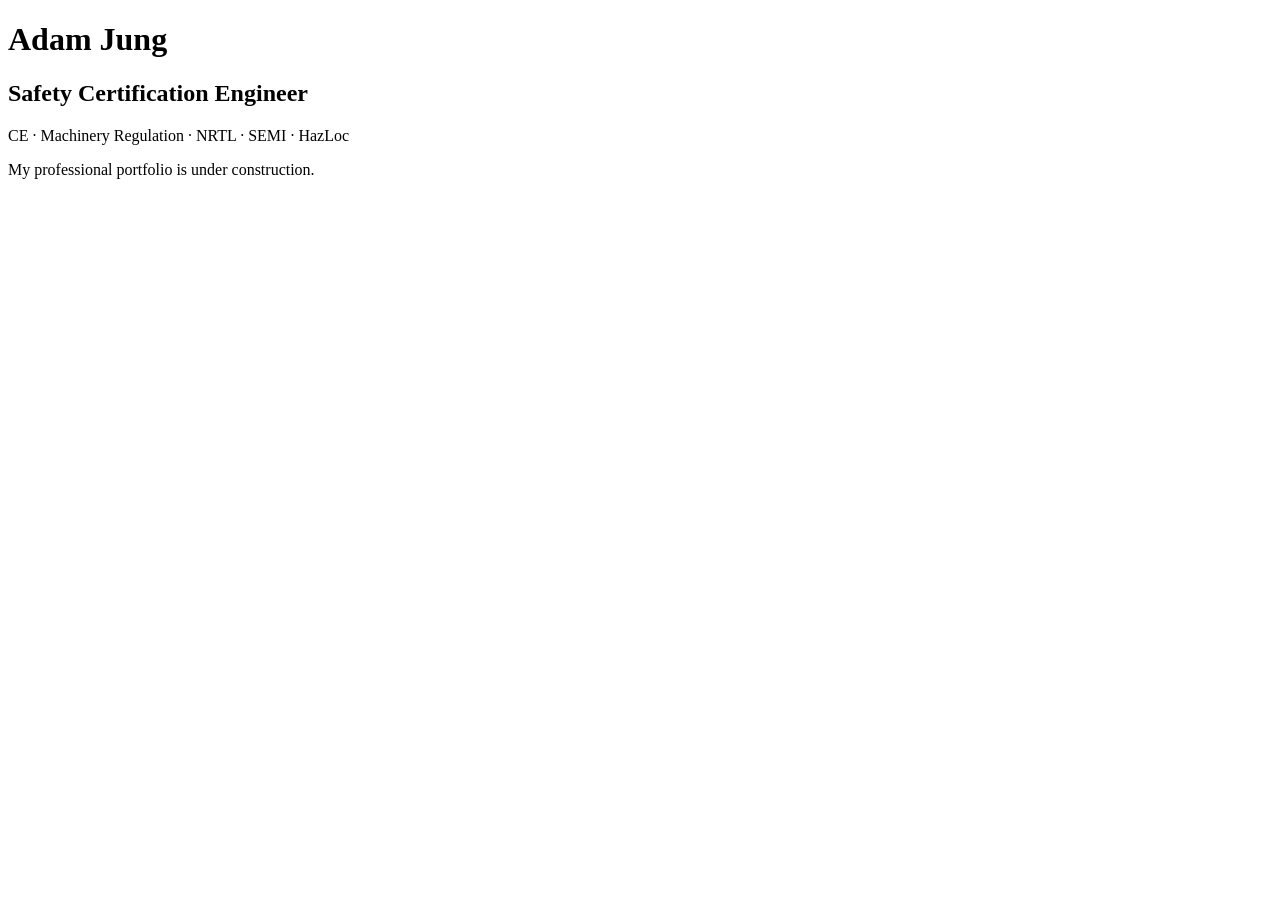
==== index.html @ 3de93ecc "Create index.html" ====
<!DOCTYPE html>
<html>
<head>
    <meta charset="UTF-8">
    <title>Adam Jung | Safety Engineer</title>
</head>

<body>
    <h1>Adam Jung</h1>
    <h2>Safety Certification Engineer</h2>

    <p>CE · Machinery Regulation · NRTL · SEMI · HazLoc</p>

    <p>My professional portfolio is under construction.</p>
</body>
</html>
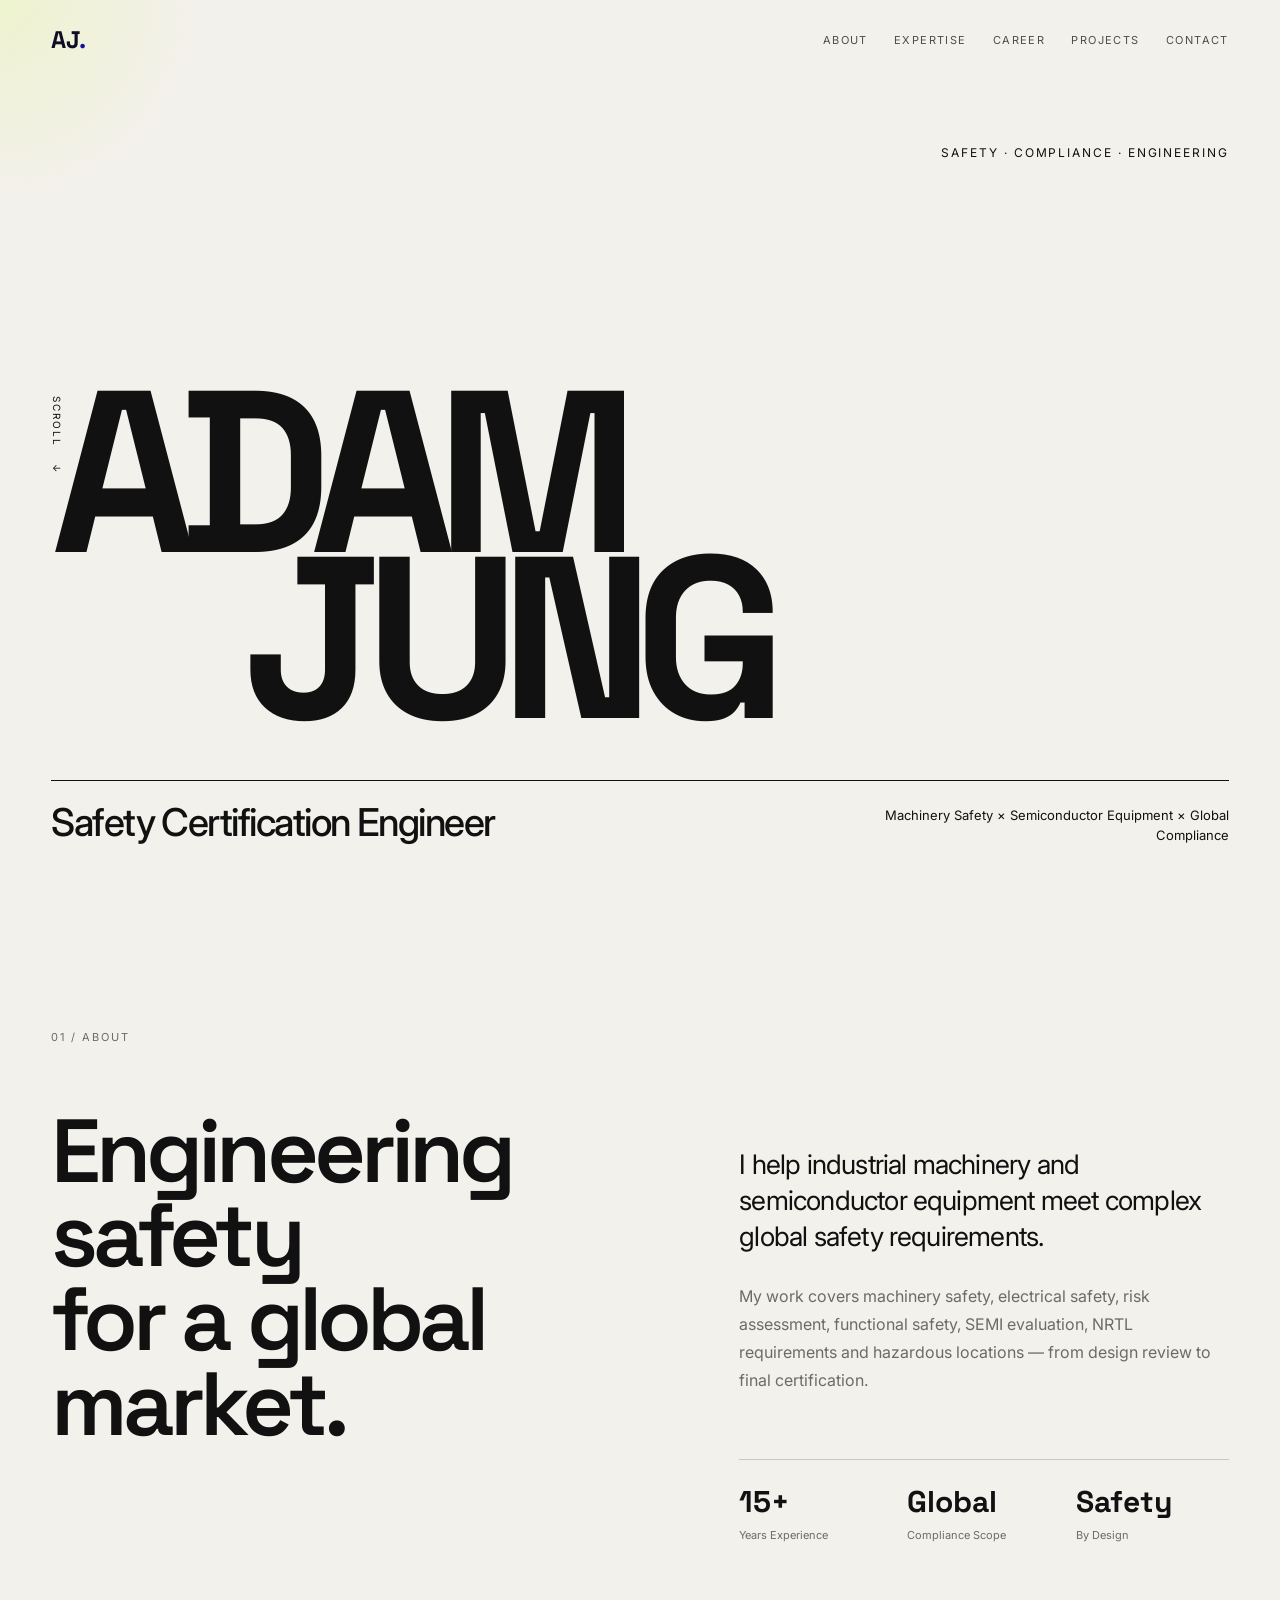
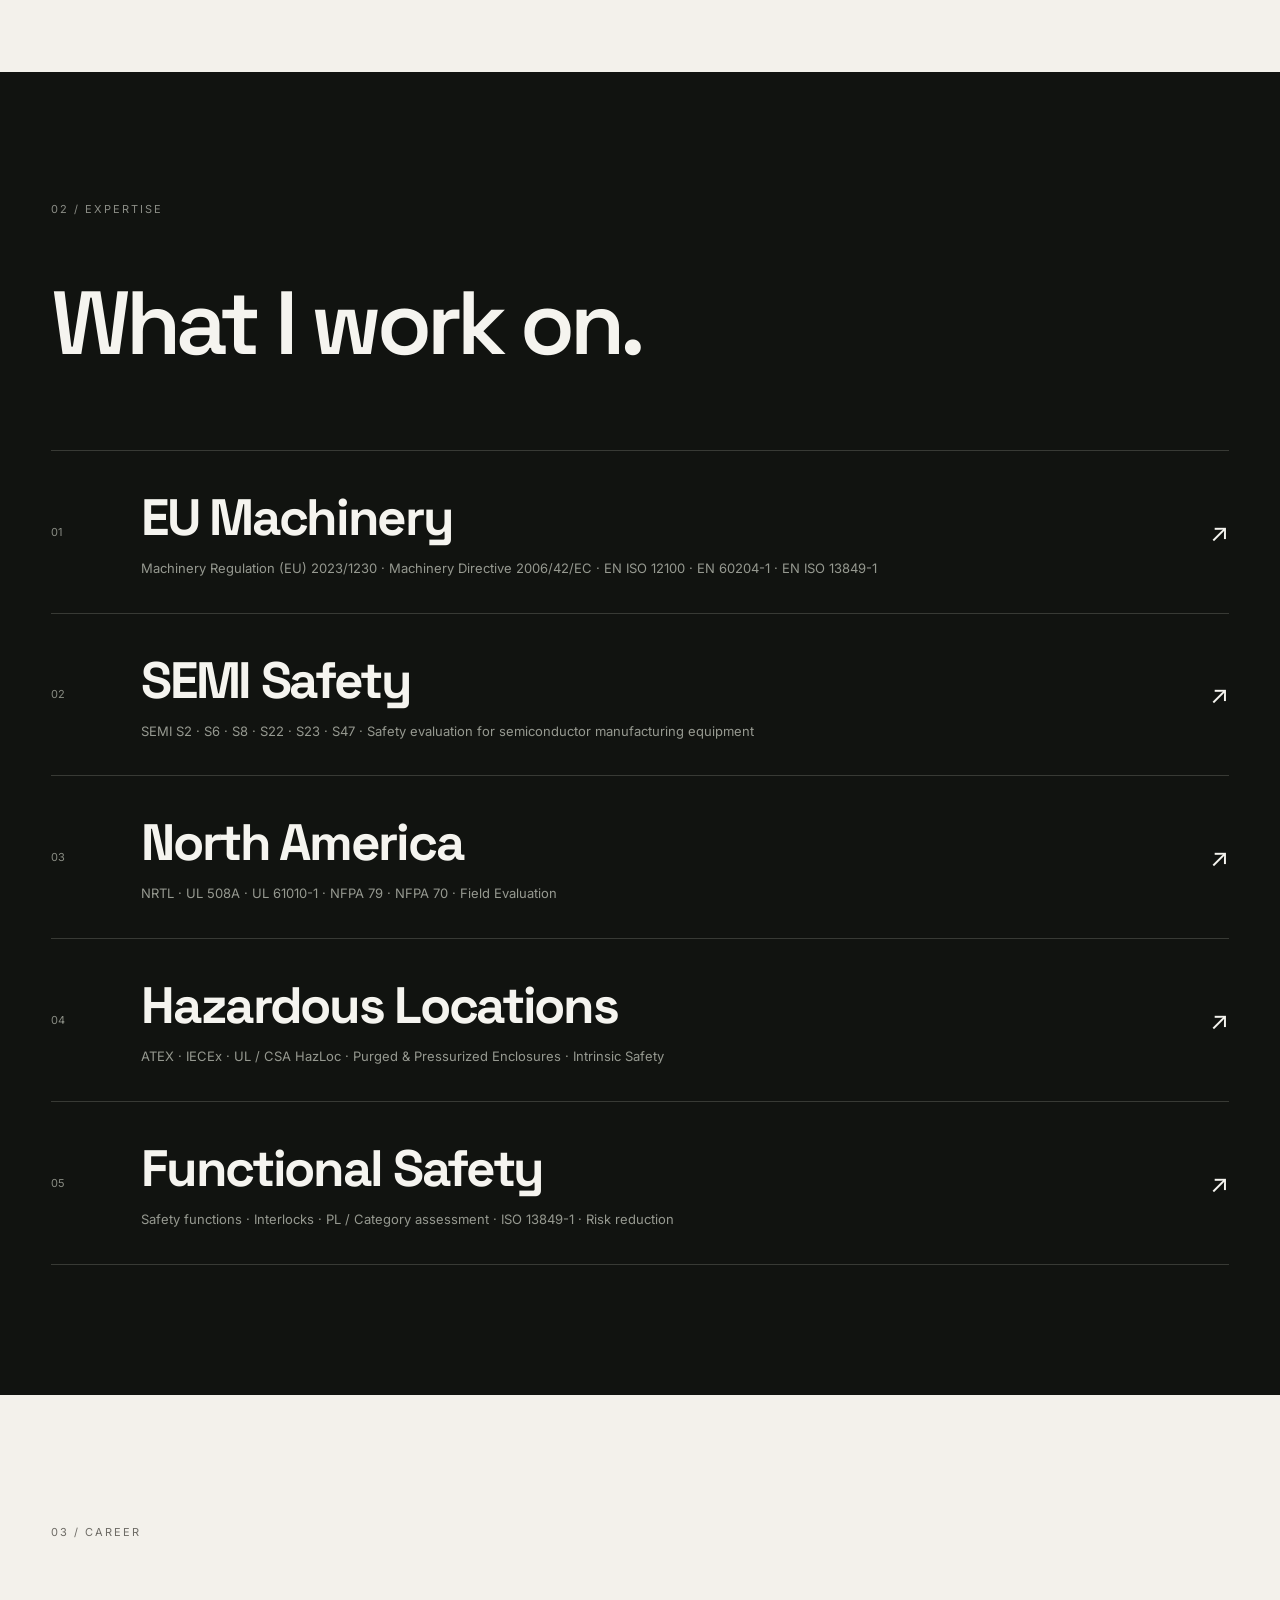
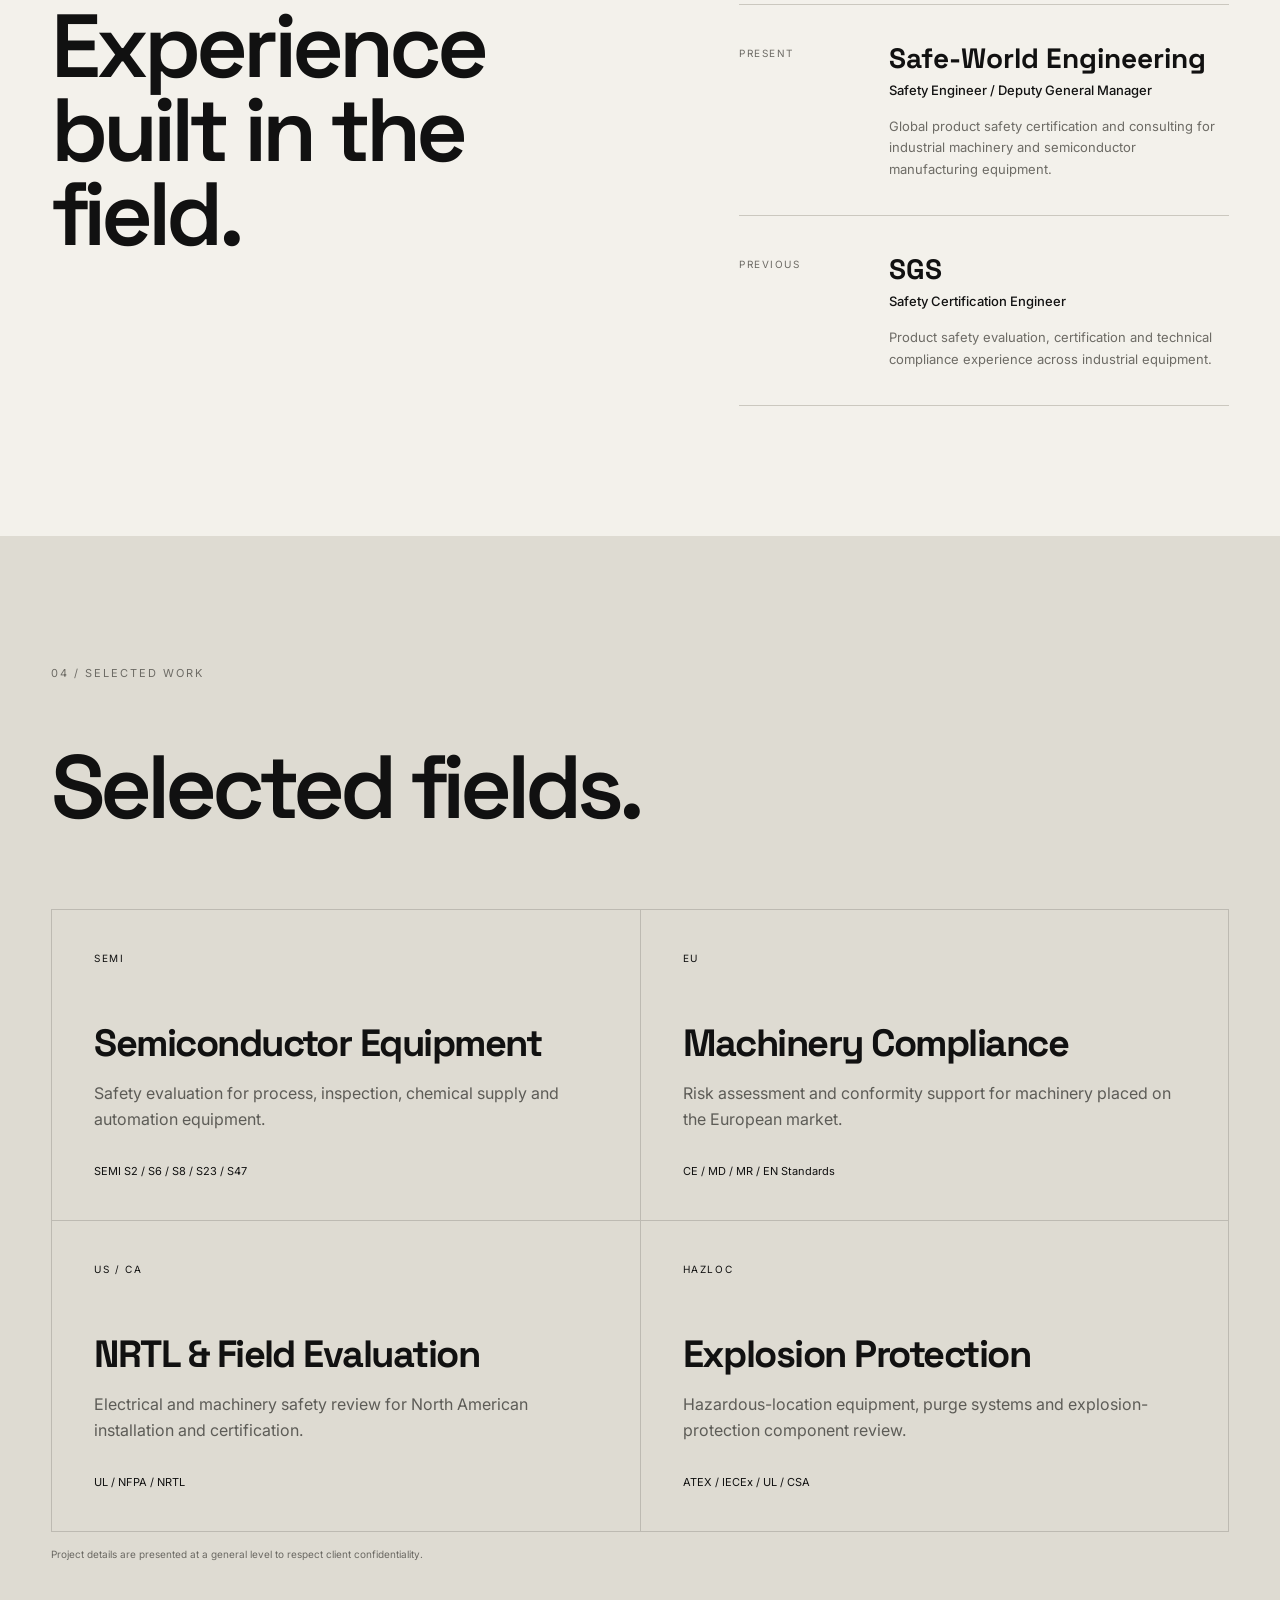
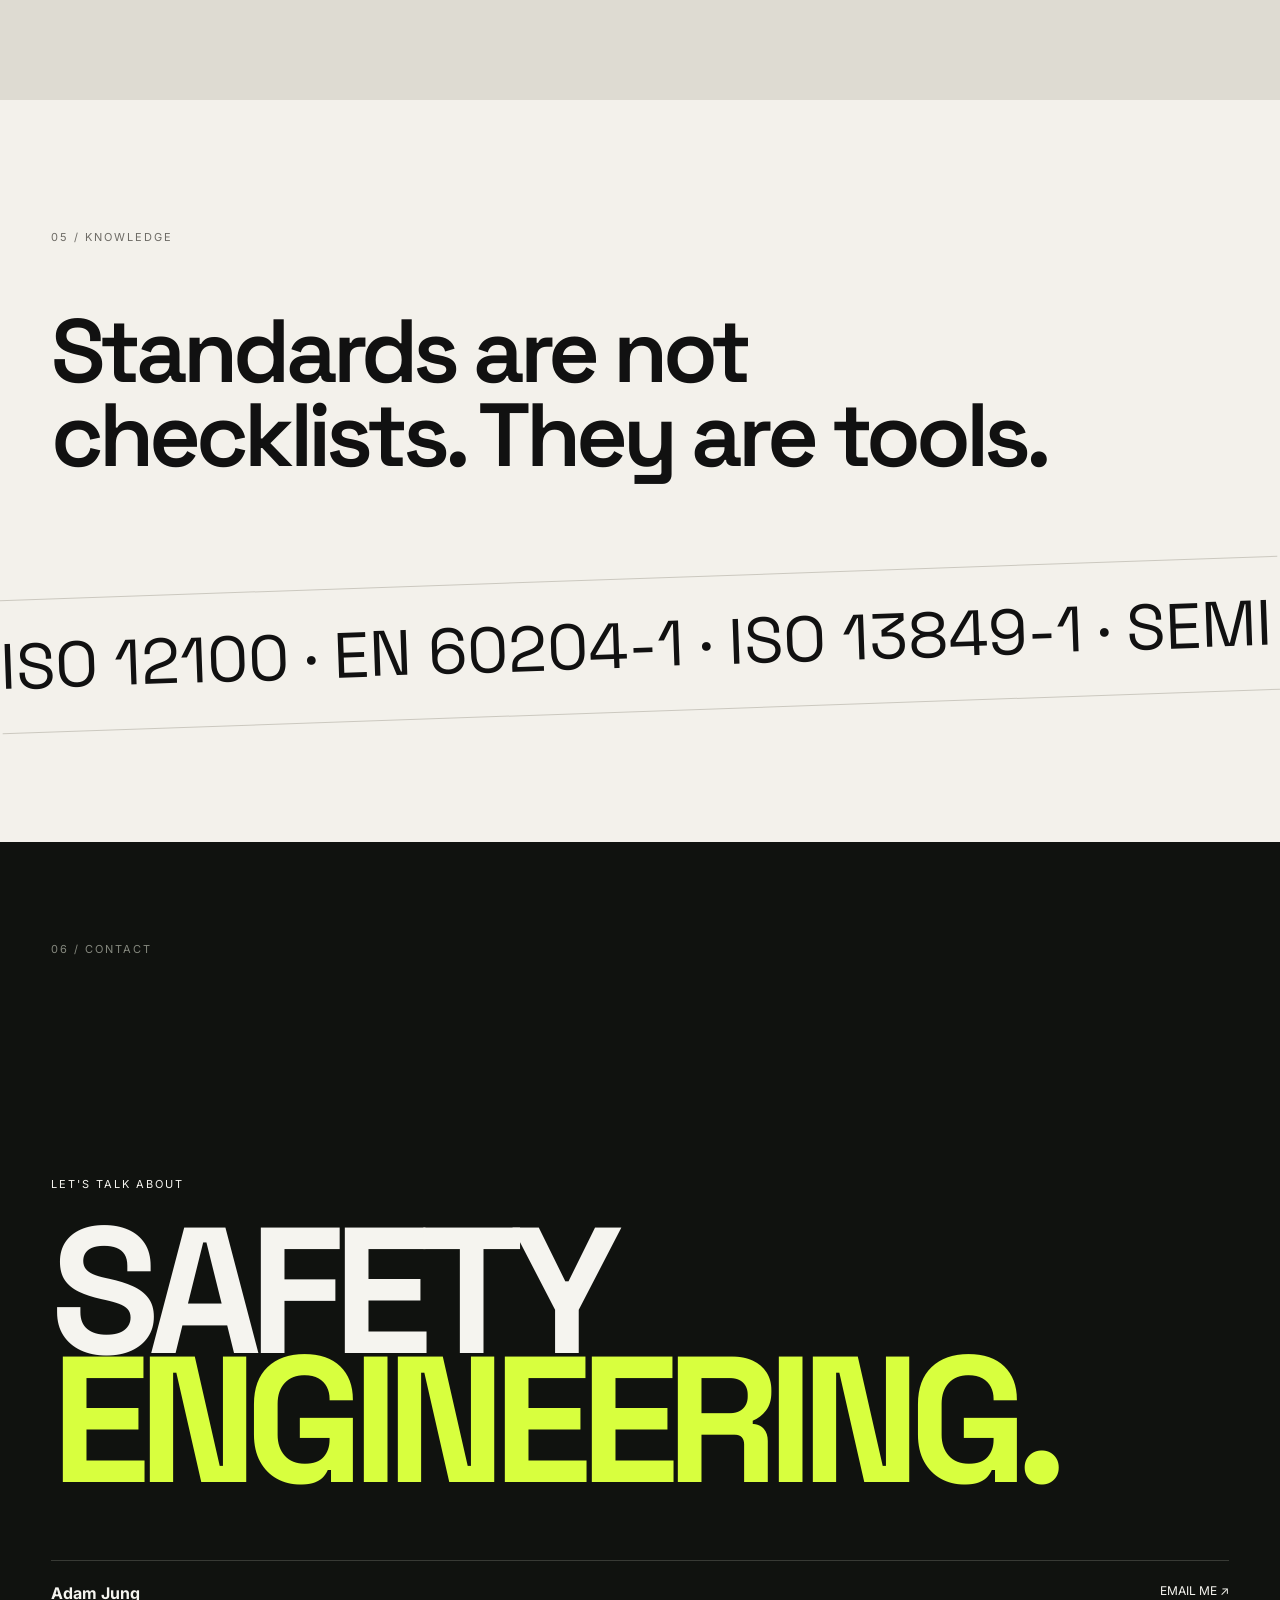
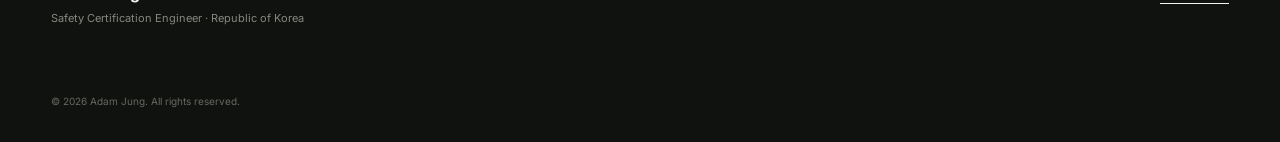
==== commit b535f45d: "Add files via upload" ====
--- a/index.html
+++ b/index.html
@@ -1,16 +1,151 @@
 <!DOCTYPE html>
-<html>
+<html lang="en">
 <head>
-    <meta charset="UTF-8">
-    <title>Adam Jung | Safety Engineer</title>
+  <meta charset="UTF-8">
+  <meta name="viewport" content="width=device-width, initial-scale=1.0">
+  <meta name="description" content="Adam Jung — Safety Certification Engineer specializing in machinery, semiconductor equipment, global compliance and functional safety.">
+  <title>Adam Jung | Safety Certification Engineer</title>
+  <link rel="preconnect" href="https://fonts.googleapis.com">
+  <link rel="preconnect" href="https://fonts.gstatic.com" crossorigin>
+  <link href="https://fonts.googleapis.com/css2?family=Inter:wght@400;500;600;700&family=Space+Grotesk:wght@500;600;700&display=swap" rel="stylesheet">
+  <link rel="stylesheet" href="style.css">
 </head>
+<body>
+  <div class="cursor-glow" aria-hidden="true"></div>
 
-<body>
-    <h1>Adam Jung</h1>
-    <h2>Safety Certification Engineer</h2>
+  <header class="nav">
+    <a class="brand" href="#top">AJ<span>.</span></a>
+    <nav aria-label="Primary navigation">
+      <a href="#about">About</a>
+      <a href="#expertise">Expertise</a>
+      <a href="#career">Career</a>
+      <a href="#projects">Projects</a>
+      <a href="#contact">Contact</a>
+    </nav>
+  </header>
 
-    <p>CE · Machinery Regulation · NRTL · SEMI · HazLoc</p>
+  <main id="top">
+    <section class="hero">
+      <div class="eyebrow reveal">SAFETY · COMPLIANCE · ENGINEERING</div>
+      <h1 class="reveal">
+        ADAM<br>
+        <span>JUNG</span>
+      </h1>
+      <div class="hero-bottom reveal">
+        <h2>Safety Certification Engineer</h2>
+        <p>Machinery Safety × Semiconductor Equipment × Global Compliance</p>
+      </div>
+      <div class="scroll-note">SCROLL <span>↓</span></div>
+    </section>
 
-    <p>My professional portfolio is under construction.</p>
+    <section id="about" class="section about">
+      <div class="section-number reveal">01 / ABOUT</div>
+      <div class="about-grid">
+        <h2 class="section-title reveal">Engineering safety<br>for a global market.</h2>
+        <div class="about-copy reveal">
+          <p class="lead">I help industrial machinery and semiconductor equipment meet complex global safety requirements.</p>
+          <p>My work covers machinery safety, electrical safety, risk assessment, functional safety, SEMI evaluation, NRTL requirements and hazardous locations — from design review to final certification.</p>
+          <div class="stats">
+            <div><strong>15+</strong><span>Years Experience</span></div>
+            <div><strong>Global</strong><span>Compliance Scope</span></div>
+            <div><strong>Safety</strong><span>By Design</span></div>
+          </div>
+        </div>
+      </div>
+    </section>
+
+    <section id="expertise" class="section dark">
+      <div class="section-number reveal">02 / EXPERTISE</div>
+      <h2 class="section-title reveal">What I work on.</h2>
+
+      <div class="expertise-list">
+        <article class="expertise-item reveal">
+          <span class="num">01</span>
+          <div><h3>EU Machinery</h3><p>Machinery Regulation (EU) 2023/1230 · Machinery Directive 2006/42/EC · EN ISO 12100 · EN 60204-1 · EN ISO 13849-1</p></div>
+          <span class="arrow">↗</span>
+        </article>
+        <article class="expertise-item reveal">
+          <span class="num">02</span>
+          <div><h3>SEMI Safety</h3><p>SEMI S2 · S6 · S8 · S22 · S23 · S47 · Safety evaluation for semiconductor manufacturing equipment</p></div>
+          <span class="arrow">↗</span>
+        </article>
+        <article class="expertise-item reveal">
+          <span class="num">03</span>
+          <div><h3>North America</h3><p>NRTL · UL 508A · UL 61010-1 · NFPA 79 · NFPA 70 · Field Evaluation</p></div>
+          <span class="arrow">↗</span>
+        </article>
+        <article class="expertise-item reveal">
+          <span class="num">04</span>
+          <div><h3>Hazardous Locations</h3><p>ATEX · IECEx · UL / CSA HazLoc · Purged & Pressurized Enclosures · Intrinsic Safety</p></div>
+          <span class="arrow">↗</span>
+        </article>
+        <article class="expertise-item reveal">
+          <span class="num">05</span>
+          <div><h3>Functional Safety</h3><p>Safety functions · Interlocks · PL / Category assessment · ISO 13849-1 · Risk reduction</p></div>
+          <span class="arrow">↗</span>
+        </article>
+      </div>
+    </section>
+
+    <section id="career" class="section">
+      <div class="section-number reveal">03 / CAREER</div>
+      <div class="career-grid">
+        <h2 class="section-title reveal">Experience<br>built in the field.</h2>
+        <div class="timeline">
+          <article class="timeline-item reveal">
+            <div class="year">PRESENT</div>
+            <div>
+              <h3>Safe-World Engineering</h3>
+              <h4>Safety Engineer / Deputy General Manager</h4>
+              <p>Global product safety certification and consulting for industrial machinery and semiconductor manufacturing equipment.</p>
+            </div>
+          </article>
+          <article class="timeline-item reveal">
+            <div class="year">PREVIOUS</div>
+            <div>
+              <h3>SGS</h3>
+              <h4>Safety Certification Engineer</h4>
+              <p>Product safety evaluation, certification and technical compliance experience across industrial equipment.</p>
+            </div>
+          </article>
+        </div>
+      </div>
+    </section>
+
+    <section id="projects" class="section projects">
+      <div class="section-number reveal">04 / SELECTED WORK</div>
+      <h2 class="section-title reveal">Selected fields.</h2>
+      <div class="project-grid">
+        <article class="project-card reveal"><div class="project-tag">SEMI</div><h3>Semiconductor Equipment</h3><p>Safety evaluation for process, inspection, chemical supply and automation equipment.</p><span>SEMI S2 / S6 / S8 / S23 / S47</span></article>
+        <article class="project-card reveal"><div class="project-tag">EU</div><h3>Machinery Compliance</h3><p>Risk assessment and conformity support for machinery placed on the European market.</p><span>CE / MD / MR / EN Standards</span></article>
+        <article class="project-card reveal"><div class="project-tag">US / CA</div><h3>NRTL & Field Evaluation</h3><p>Electrical and machinery safety review for North American installation and certification.</p><span>UL / NFPA / NRTL</span></article>
+        <article class="project-card reveal"><div class="project-tag">HAZLOC</div><h3>Explosion Protection</h3><p>Hazardous-location equipment, purge systems and explosion-protection component review.</p><span>ATEX / IECEx / UL / CSA</span></article>
+      </div>
+      <p class="confidential reveal">Project details are presented at a general level to respect client confidentiality.</p>
+    </section>
+
+    <section class="section standards">
+      <div class="section-number reveal">05 / KNOWLEDGE</div>
+      <h2 class="section-title reveal">Standards are not<br>checklists. They are tools.</h2>
+      <div class="marquee" aria-label="Key standards">
+        <div>ISO 12100 · EN 60204-1 · ISO 13849-1 · SEMI S2 · SEMI S6 · SEMI S8 · UL 508A · UL 61010-1 · NFPA 79 · ATEX · IECEx · </div>
+      </div>
+    </section>
+
+    <section id="contact" class="contact">
+      <div class="section-number reveal">06 / CONTACT</div>
+      <p class="reveal">LET'S TALK ABOUT</p>
+      <h2 class="reveal">SAFETY<br><span>ENGINEERING.</span></h2>
+      <div class="contact-bottom reveal">
+        <div>
+          <strong>Adam Jung</strong>
+          <span>Safety Certification Engineer · Republic of Korea</span>
+        </div>
+        <a href="mailto:YOUR_EMAIL_HERE">EMAIL ME ↗</a>
+      </div>
+      <footer>© <span id="year"></span> Adam Jung. All rights reserved.</footer>
+    </section>
+  </main>
+  <script src="script.js"></script>
 </body>
-</html>  
+</html>
--- a/style.css
+++ b/style.css
@@ -0,0 +1,54 @@
+:root{
+  --bg:#f3f1eb;--ink:#111;--muted:#6d6b65;--line:#cbc8bf;--accent:#d8ff3e;--dark:#111310;
+}
+*{box-sizing:border-box}
+html{scroll-behavior:smooth}
+body{margin:0;background:var(--bg);color:var(--ink);font-family:Inter,Arial,sans-serif;overflow-x:hidden}
+a{color:inherit;text-decoration:none}
+.nav{position:fixed;z-index:50;top:0;left:0;width:100%;display:flex;justify-content:space-between;align-items:center;padding:24px 4vw;mix-blend-mode:difference;color:white}
+.brand{font-family:"Space Grotesk";font-weight:700;font-size:24px}.brand span{color:var(--accent)}
+.nav nav{display:flex;gap:26px;text-transform:uppercase;font-size:11px;letter-spacing:.13em}
+.nav nav a{opacity:.72;transition:.25s}.nav nav a:hover{opacity:1}
+.hero{min-height:100vh;padding:150px 4vw 55px;display:flex;flex-direction:column;justify-content:flex-end;position:relative}
+.eyebrow{position:absolute;top:145px;right:4vw;font-size:12px;letter-spacing:.16em}
+.hero h1{font-family:"Space Grotesk";font-size:clamp(92px,18vw,285px);letter-spacing:-.085em;line-height:.72;margin:0 0 58px;font-weight:700}
+.hero h1 span{display:inline-block;margin-left:15vw}
+.hero-bottom{display:flex;align-items:flex-end;justify-content:space-between;border-top:1px solid var(--ink);padding-top:18px}
+.hero-bottom h2{font-size:clamp(22px,3vw,46px);margin:0;font-weight:500;letter-spacing:-.04em}
+.hero-bottom p{max-width:390px;margin:0;font-size:13px;line-height:1.5;text-align:right}
+.scroll-note{position:absolute;left:4vw;top:44%;writing-mode:vertical-rl;font-size:10px;letter-spacing:.2em}.scroll-note span{margin-top:12px}
+.section{padding:130px 4vw}
+.section-number{font-size:11px;letter-spacing:.18em;margin-bottom:65px;color:var(--muted)}
+.section-title{font-family:"Space Grotesk";font-size:clamp(48px,7vw,108px);line-height:.94;letter-spacing:-.055em;margin:0;font-weight:600}
+.about-grid,.career-grid{display:grid;grid-template-columns:1.1fr .9fr;gap:7vw}
+.about-copy{padding-top:10px}.about-copy p{color:var(--muted);line-height:1.75;max-width:620px}.about-copy .lead{font-size:clamp(21px,2.1vw,31px);line-height:1.35;color:var(--ink);letter-spacing:-.03em}
+.stats{display:grid;grid-template-columns:repeat(3,1fr);gap:15px;margin-top:65px;border-top:1px solid var(--line);padding-top:22px}
+.stats strong{font-family:"Space Grotesk";display:block;font-size:30px}.stats span{display:block;color:var(--muted);font-size:11px;margin-top:7px}
+.dark{background:var(--dark);color:#f5f4ef}.dark .section-number{color:#8b8d86}
+.expertise-list{margin-top:85px;border-top:1px solid #383a35}
+.expertise-item{display:grid;grid-template-columns:70px 1fr 50px;gap:20px;padding:34px 0;border-bottom:1px solid #383a35;align-items:center;transition:.25s}
+.expertise-item:hover{padding-left:16px;background:#181a16}
+.expertise-item .num{font-size:11px;color:#898c83}.expertise-item h3{font-family:"Space Grotesk";font-size:clamp(28px,4vw,58px);letter-spacing:-.045em;margin:0 0 8px}.expertise-item p{color:#969990;margin:0;max-width:900px;line-height:1.6;font-size:13px}.arrow{font-size:25px;text-align:right}
+.timeline{border-top:1px solid var(--line)}
+.timeline-item{display:grid;grid-template-columns:120px 1fr;gap:30px;padding:35px 0;border-bottom:1px solid var(--line)}
+.timeline-item .year{font-size:10px;letter-spacing:.15em;color:var(--muted);padding-top:7px}.timeline-item h3{font-family:"Space Grotesk";font-size:28px;margin:0 0 6px}.timeline-item h4{font-size:13px;margin:0 0 18px;font-weight:500}.timeline-item p{color:var(--muted);line-height:1.65;font-size:13px;margin:0}
+.projects{background:#dedbd2}
+.project-grid{display:grid;grid-template-columns:repeat(2,1fr);gap:1px;background:#bdbab2;margin-top:80px;border:1px solid #bdbab2}
+.project-card{background:#dedbd2;padding:42px;min-height:310px;display:flex;flex-direction:column;transition:.25s}.project-card:hover{background:var(--accent)}
+.project-tag{font-size:10px;letter-spacing:.16em}.project-card h3{font-family:"Space Grotesk";font-size:38px;letter-spacing:-.04em;margin:55px 0 14px}.project-card p{color:#5d5c57;line-height:1.6;margin:0 0 25px;max-width:500px}.project-card span{font-size:11px;margin-top:auto}
+.confidential{font-size:10px;color:#6b6963;margin-top:16px}
+.standards{overflow:hidden}.marquee{font-family:"Space Grotesk";font-size:clamp(35px,5vw,75px);white-space:nowrap;margin:100px -4vw 0;padding:25px 0;border-top:1px solid var(--line);border-bottom:1px solid var(--line);transform:rotate(-2deg)}.marquee div{display:inline-block;animation:marquee 24s linear infinite}
+@keyframes marquee{to{transform:translateX(-50%)}}
+.contact{min-height:100vh;background:#10120f;color:#f5f4ef;padding:100px 4vw 35px;display:flex;flex-direction:column}
+.contact .section-number{color:#85887e}.contact>p{font-size:11px;letter-spacing:.18em;margin-top:auto}
+.contact h2{font-family:"Space Grotesk";font-size:clamp(75px,14vw,220px);line-height:.72;letter-spacing:-.07em;margin:25px 0 75px}.contact h2 span{color:var(--accent)}
+.contact-bottom{border-top:1px solid #383a35;padding:22px 0 70px;display:flex;justify-content:space-between;align-items:flex-start}.contact-bottom strong,.contact-bottom span{display:block}.contact-bottom span{color:#85887e;font-size:11px;margin-top:8px}.contact-bottom a{font-size:12px;border-bottom:1px solid;padding-bottom:5px}
+footer{font-size:10px;color:#666960}
+.reveal{opacity:0;transform:translateY(30px);transition:opacity .75s ease,transform .75s ease}.reveal.visible{opacity:1;transform:none}
+.cursor-glow{position:fixed;z-index:-1;width:420px;height:420px;border-radius:50%;pointer-events:none;background:radial-gradient(circle,rgba(216,255,62,.16),transparent 67%);transform:translate(-50%,-50%)}
+@media(max-width:800px){
+ .nav{padding:20px}.nav nav{display:none}.hero{padding:120px 20px 35px}.hero h1{font-size:26vw;margin-bottom:45px}.hero h1 span{margin-left:7vw}.eyebrow{top:105px;right:20px}.hero-bottom{display:block}.hero-bottom p{text-align:left;margin-top:16px}.scroll-note{display:none}
+ .section{padding:90px 20px}.section-number{margin-bottom:45px}.about-grid,.career-grid{grid-template-columns:1fr;gap:45px}.stats{grid-template-columns:1fr 1fr}.expertise-list{margin-top:55px}.expertise-item{grid-template-columns:35px 1fr 25px;gap:10px;padding:25px 0}.expertise-item p{font-size:12px}.timeline-item{grid-template-columns:80px 1fr;gap:15px}
+ .project-grid{grid-template-columns:1fr;margin-top:55px}.project-card{padding:28px;min-height:280px}.project-card h3{font-size:32px}.contact{padding:80px 20px 30px}.contact h2{font-size:20vw;margin-bottom:55px}.contact-bottom{display:block}.contact-bottom a{display:inline-block;margin-top:35px}
+}
+@media(prefers-reduced-motion:reduce){html{scroll-behavior:auto}.reveal{opacity:1;transform:none;transition:none}.marquee div{animation:none}}
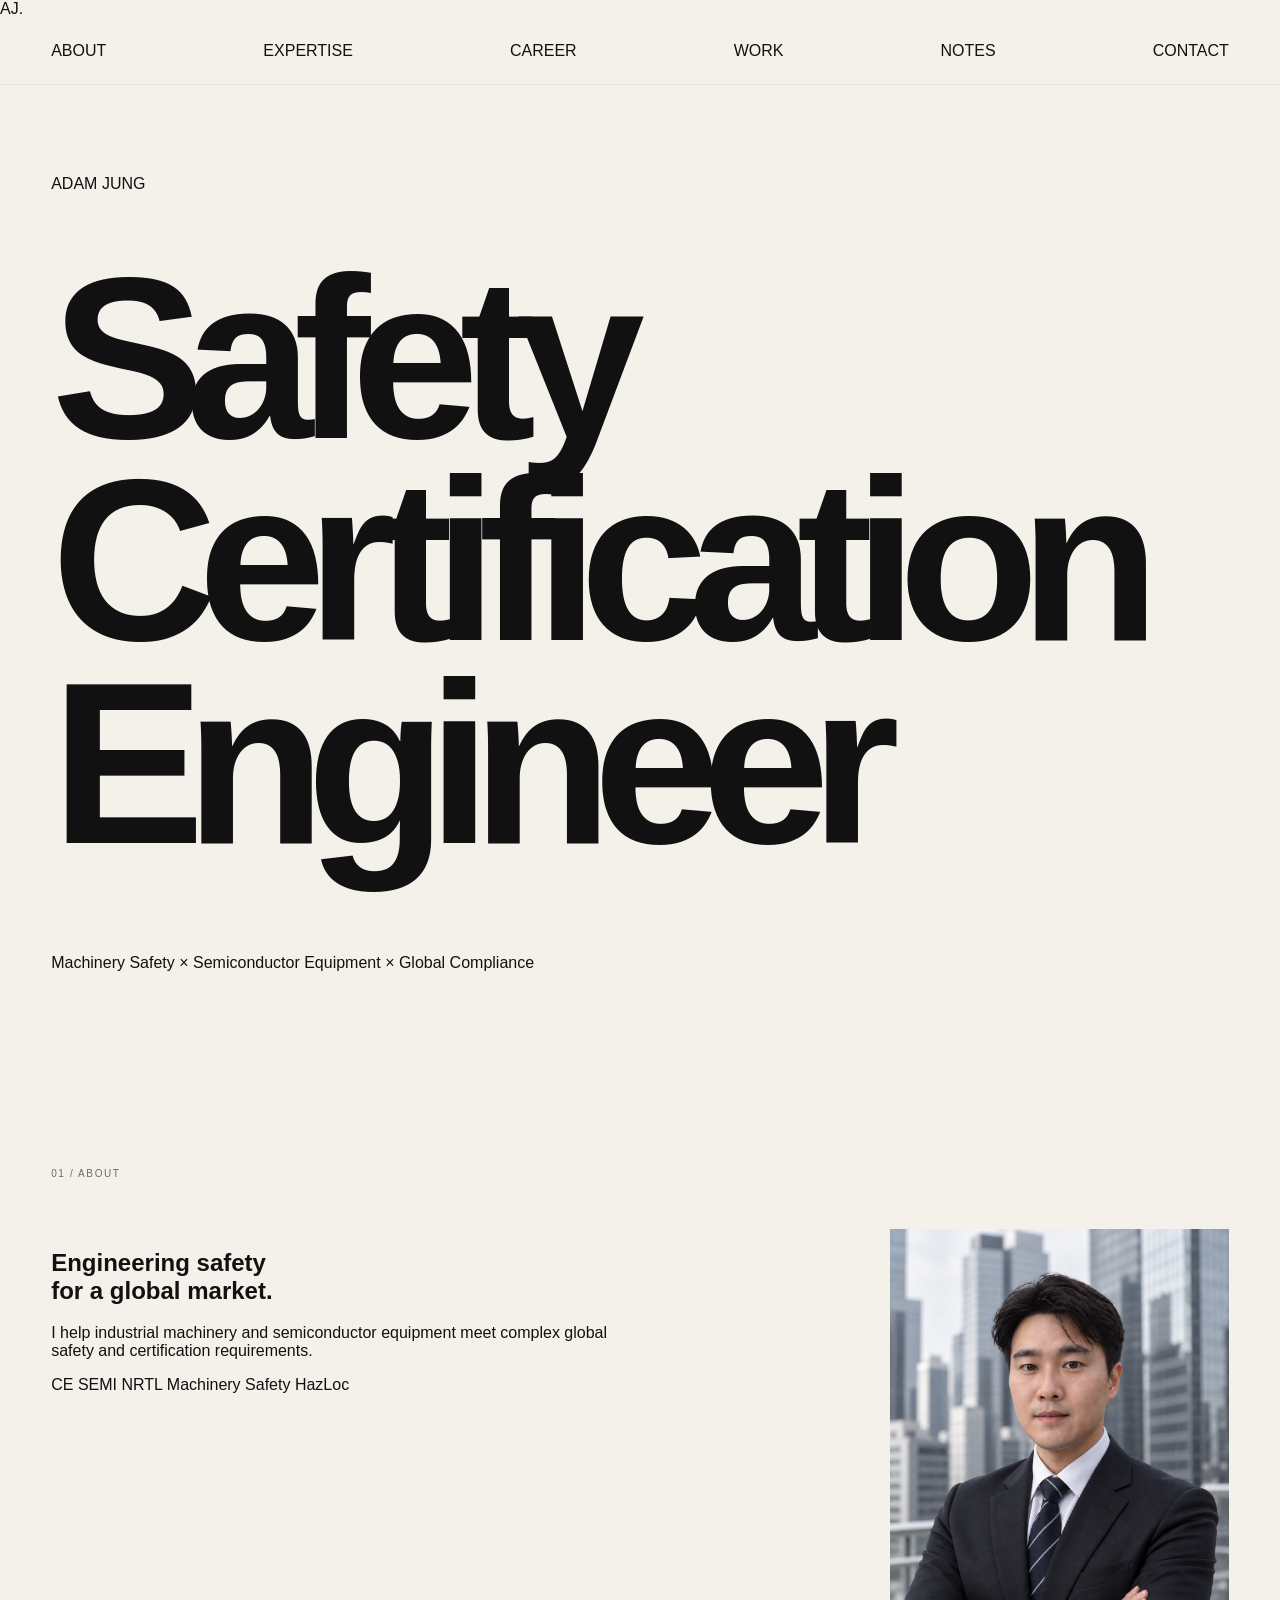
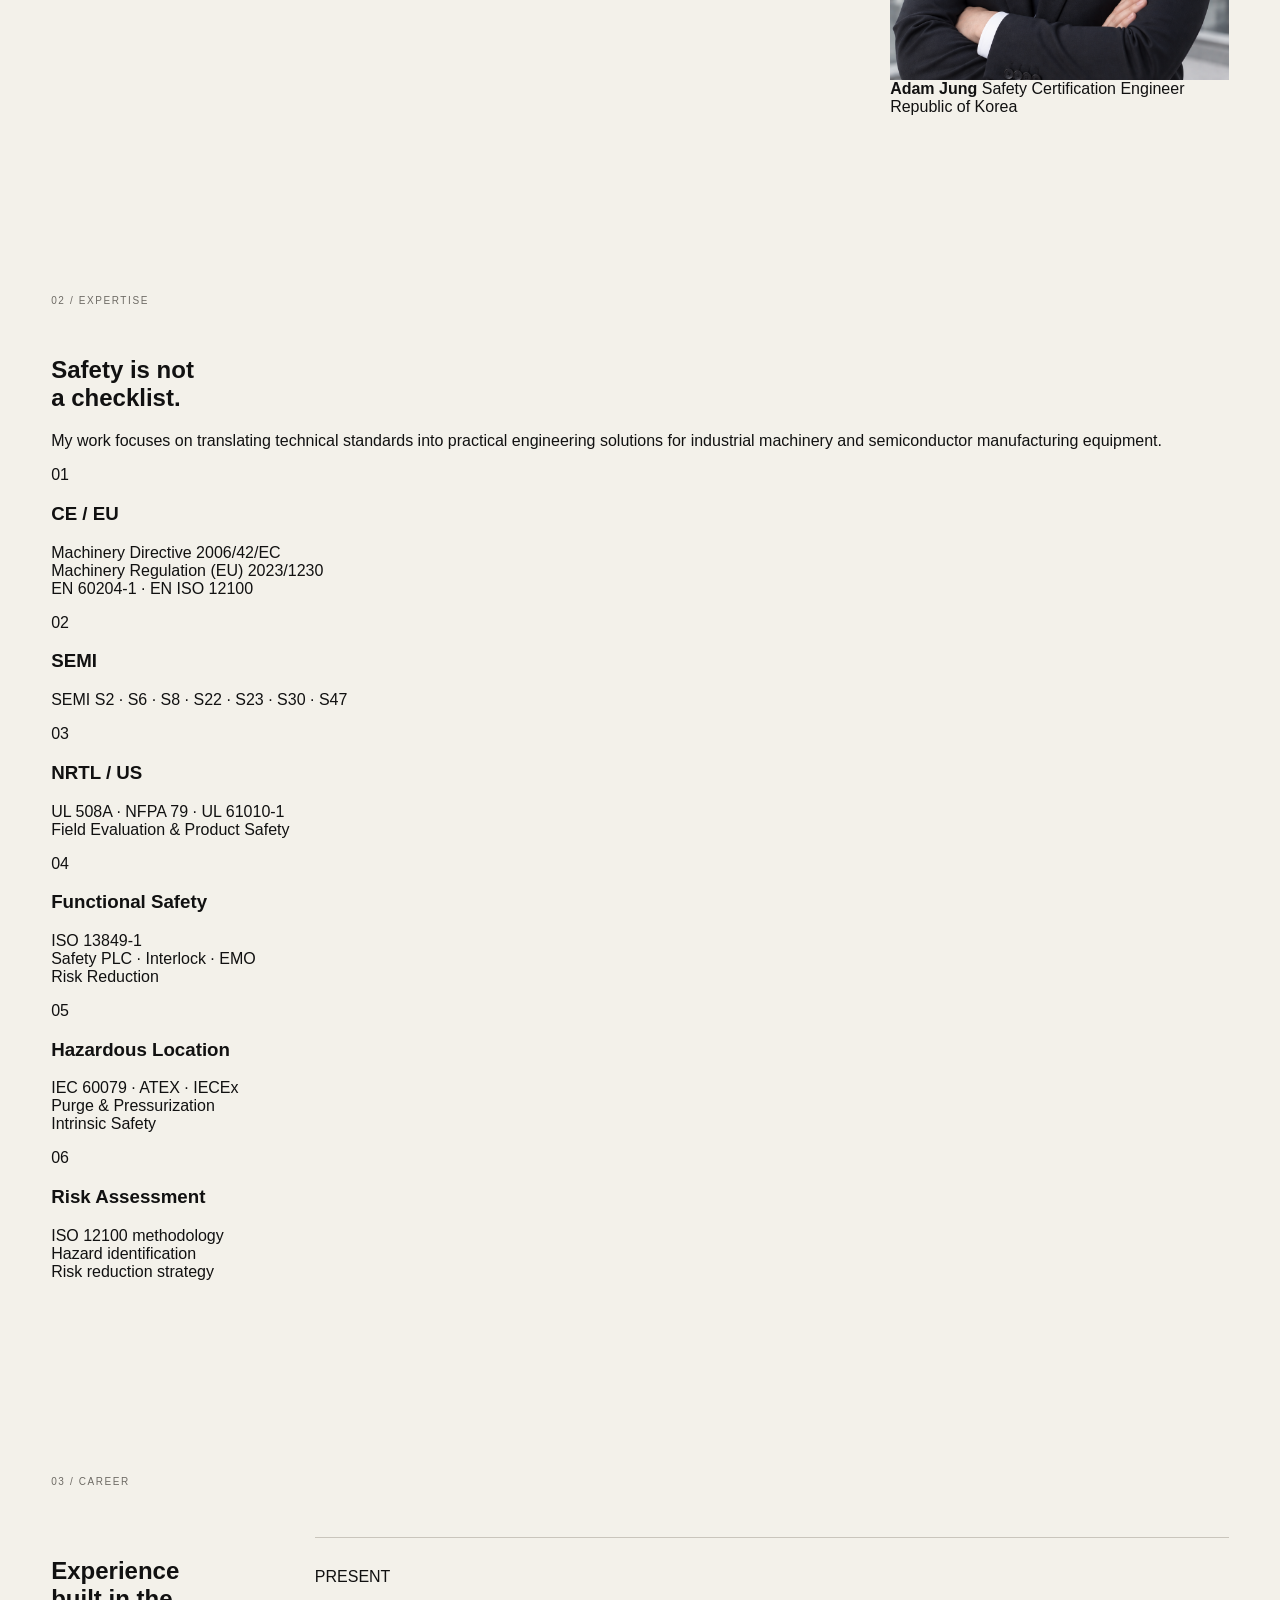
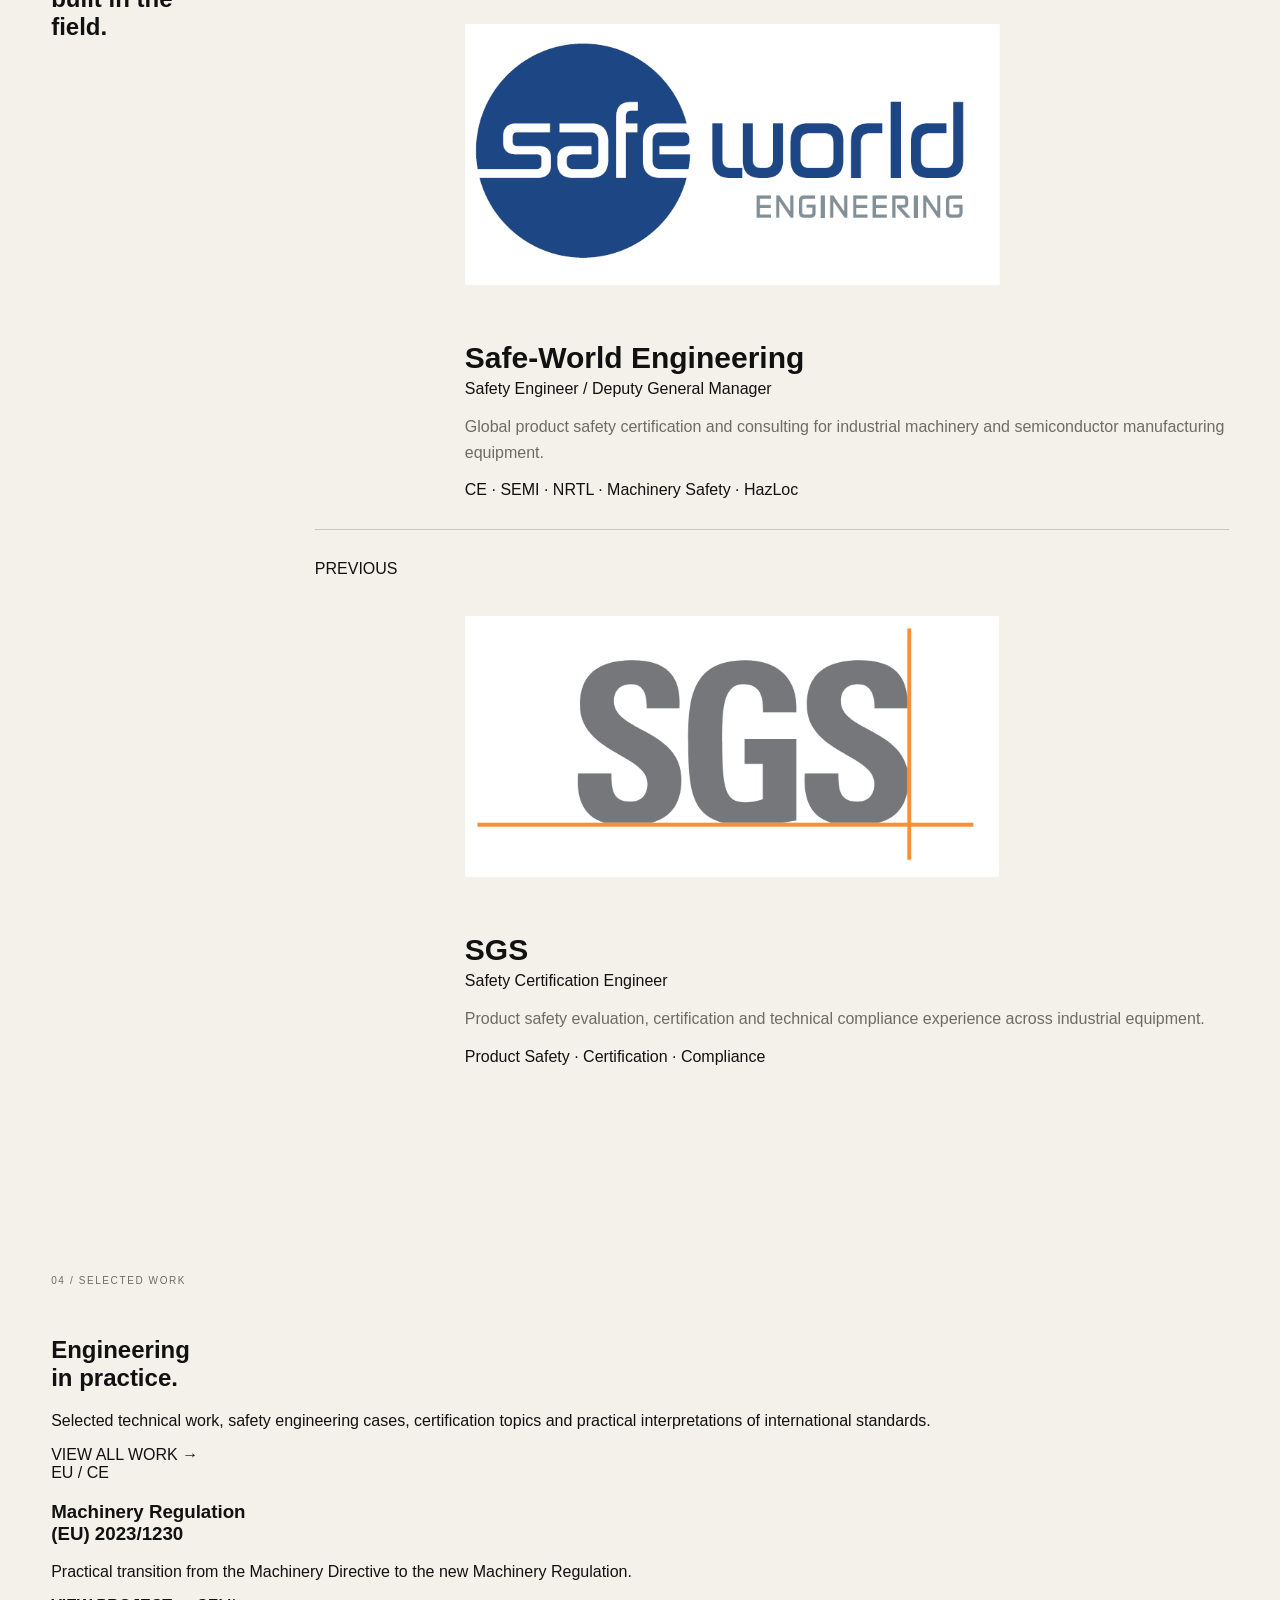
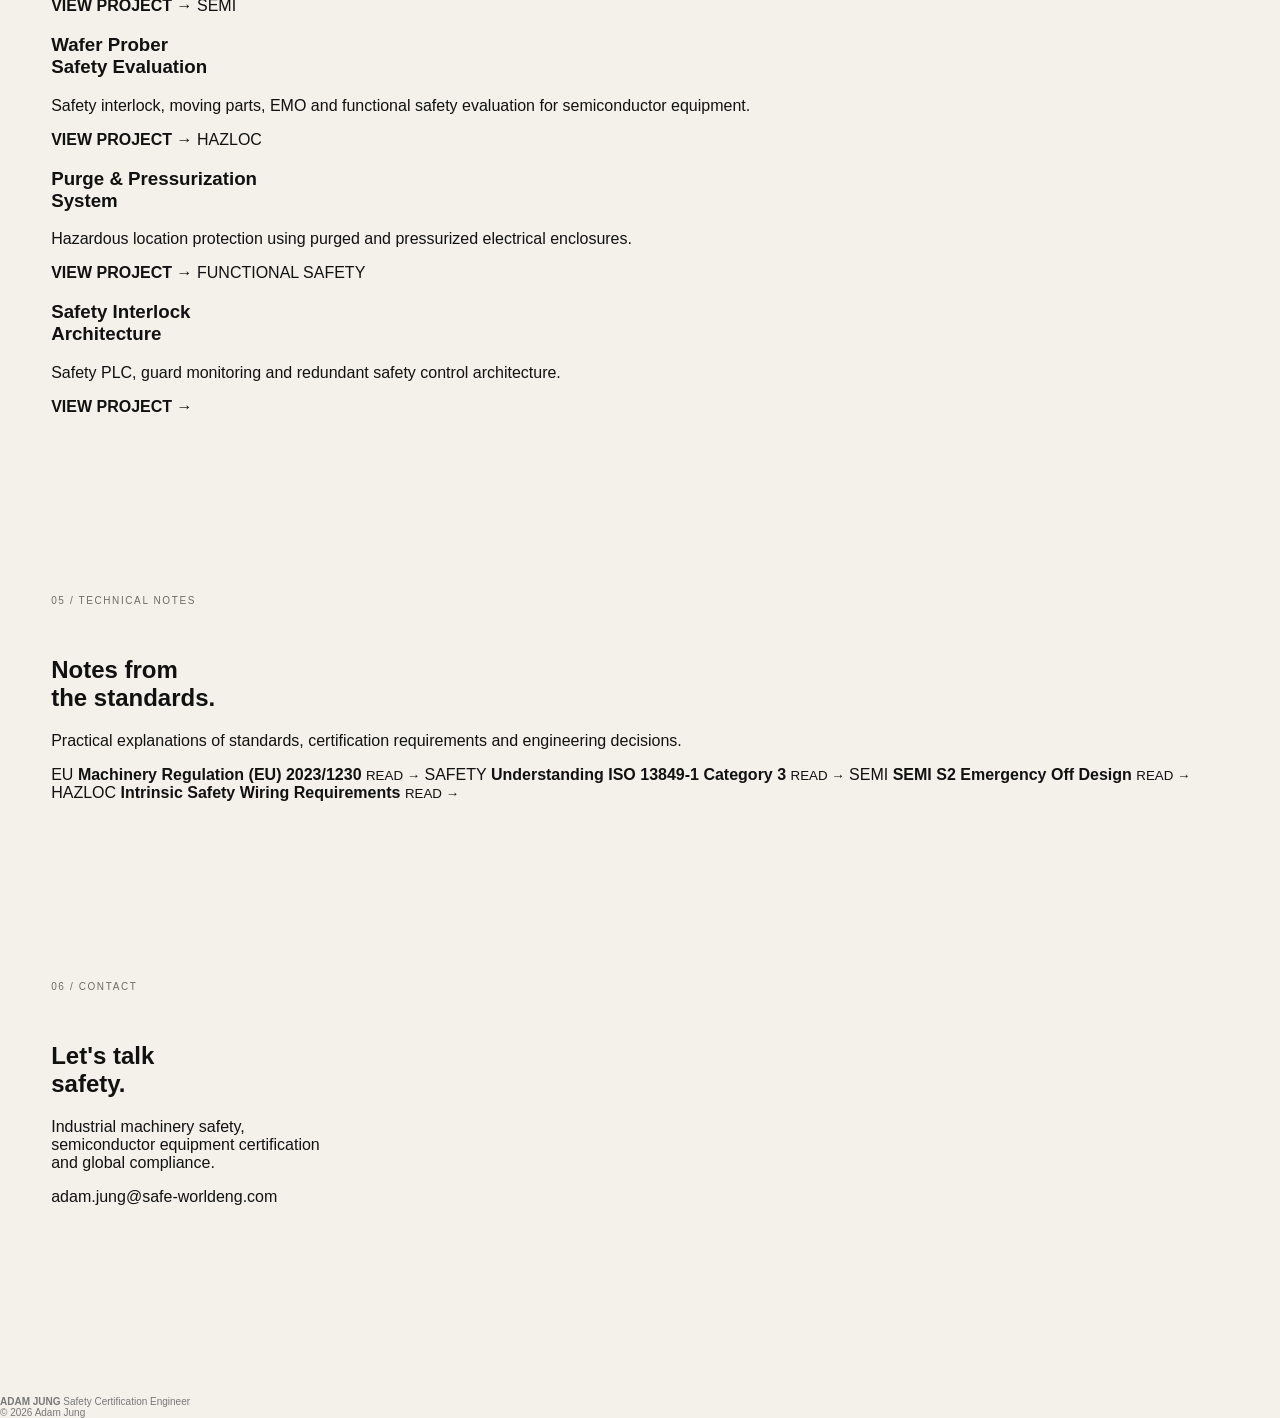
==== commit 29a1ed6d: "Update index.html" ====
--- a/index.html
+++ b/index.html
@@ -3,149 +3,570 @@
 <head>
   <meta charset="UTF-8">
   <meta name="viewport" content="width=device-width, initial-scale=1.0">
-  <meta name="description" content="Adam Jung — Safety Certification Engineer specializing in machinery, semiconductor equipment, global compliance and functional safety.">
+
   <title>Adam Jung | Safety Certification Engineer</title>
-  <link rel="preconnect" href="https://fonts.googleapis.com">
-  <link rel="preconnect" href="https://fonts.gstatic.com" crossorigin>
-  <link href="https://fonts.googleapis.com/css2?family=Inter:wght@400;500;600;700&family=Space+Grotesk:wght@500;600;700&display=swap" rel="stylesheet">
+
+  <meta
+    name="description"
+    content="Portfolio of Adam Jung, Safety Certification Engineer specializing in machinery safety, semiconductor equipment and global product compliance."
+  >
+
   <link rel="stylesheet" href="style.css">
 </head>
+
 <body>
-  <div class="cursor-glow" aria-hidden="true"></div>
-
-  <header class="nav">
-    <a class="brand" href="#top">AJ<span>.</span></a>
-    <nav aria-label="Primary navigation">
-      <a href="#about">About</a>
-      <a href="#expertise">Expertise</a>
-      <a href="#career">Career</a>
-      <a href="#projects">Projects</a>
-      <a href="#contact">Contact</a>
+
+  <!-- =========================================================
+       HEADER
+  ========================================================== -->
+  <header class="site-header">
+    <a href="#top" class="logo">AJ<span>.</span></a>
+
+    <nav class="nav">
+      <a href="#about">ABOUT</a>
+      <a href="#expertise">EXPERTISE</a>
+      <a href="#career">CAREER</a>
+      <a href="work.html">WORK</a>
+      <a href="#notes">NOTES</a>
+      <a href="#contact">CONTACT</a>
     </nav>
   </header>
 
+
   <main id="top">
+
+    <!-- =========================================================
+         HERO
+    ========================================================== -->
     <section class="hero">
-      <div class="eyebrow reveal">SAFETY · COMPLIANCE · ENGINEERING</div>
-      <h1 class="reveal">
-        ADAM<br>
-        <span>JUNG</span>
-      </h1>
-      <div class="hero-bottom reveal">
-        <h2>Safety Certification Engineer</h2>
-        <p>Machinery Safety × Semiconductor Equipment × Global Compliance</p>
-      </div>
-      <div class="scroll-note">SCROLL <span>↓</span></div>
-    </section>
-
-    <section id="about" class="section about">
-      <div class="section-number reveal">01 / ABOUT</div>
+
+      <div class="hero-title">
+        <span>ADAM</span>
+        <span class="jung">JUNG</span>
+      </div>
+
+      <div class="hero-meta">
+        <h1>Safety Certification Engineer</h1>
+
+        <p>
+          Machinery Safety × Semiconductor Equipment ×
+          Global Compliance
+        </p>
+      </div>
+
+    </section>
+
+
+    <!-- =========================================================
+         ABOUT
+    ========================================================== -->
+    <section id="about" class="section about-section">
+
+      <div class="section-number">
+        01 / ABOUT
+      </div>
+
       <div class="about-grid">
-        <h2 class="section-title reveal">Engineering safety<br>for a global market.</h2>
-        <div class="about-copy reveal">
-          <p class="lead">I help industrial machinery and semiconductor equipment meet complex global safety requirements.</p>
-          <p>My work covers machinery safety, electrical safety, risk assessment, functional safety, SEMI evaluation, NRTL requirements and hazardous locations — from design review to final certification.</p>
-          <div class="stats">
-            <div><strong>15+</strong><span>Years Experience</span></div>
-            <div><strong>Global</strong><span>Compliance Scope</span></div>
-            <div><strong>Safety</strong><span>By Design</span></div>
+
+        <!-- LEFT -->
+        <div class="about-heading">
+
+          <h2>
+            Engineering safety<br>
+            for a global market.
+          </h2>
+
+          <p class="about-intro">
+            I help industrial machinery and semiconductor equipment
+            meet complex global safety and certification requirements.
+          </p>
+
+          <div class="about-tags">
+            <span>CE</span>
+            <span>SEMI</span>
+            <span>NRTL</span>
+            <span>Machinery Safety</span>
+            <span>HazLoc</span>
           </div>
+
         </div>
-      </div>
-    </section>
-
-    <section id="expertise" class="section dark">
-      <div class="section-number reveal">02 / EXPERTISE</div>
-      <h2 class="section-title reveal">What I work on.</h2>
-
-      <div class="expertise-list">
-        <article class="expertise-item reveal">
-          <span class="num">01</span>
-          <div><h3>EU Machinery</h3><p>Machinery Regulation (EU) 2023/1230 · Machinery Directive 2006/42/EC · EN ISO 12100 · EN 60204-1 · EN ISO 13849-1</p></div>
-          <span class="arrow">↗</span>
+
+
+        <!-- RIGHT / PROFILE -->
+        <div class="profile-area">
+
+          <div class="profile-frame">
+
+            <!-- 실제 파일명 -->
+            <img
+              src="photo/profile.png"
+              alt="Adam Jung"
+              class="profile-photo"
+            >
+
+          </div>
+
+          <div class="profile-caption">
+            <strong>Adam Jung</strong>
+            <span>Safety Certification Engineer</span>
+            <span>Republic of Korea</span>
+          </div>
+
+        </div>
+
+      </div>
+
+    </section>
+
+
+    <!-- =========================================================
+         EXPERTISE
+    ========================================================== -->
+    <section id="expertise" class="section">
+
+      <div class="section-number">
+        02 / EXPERTISE
+      </div>
+
+      <div class="section-heading-row">
+
+        <h2>
+          Safety is not<br>
+          a checklist.
+        </h2>
+
+        <p>
+          My work focuses on translating technical standards
+          into practical engineering solutions for industrial
+          machinery and semiconductor manufacturing equipment.
+        </p>
+
+      </div>
+
+
+      <div class="expertise-grid">
+
+        <article class="expertise-card">
+          <span>01</span>
+          <h3>CE / EU</h3>
+          <p>
+            Machinery Directive 2006/42/EC<br>
+            Machinery Regulation (EU) 2023/1230<br>
+            EN 60204-1 · EN ISO 12100
+          </p>
         </article>
-        <article class="expertise-item reveal">
-          <span class="num">02</span>
-          <div><h3>SEMI Safety</h3><p>SEMI S2 · S6 · S8 · S22 · S23 · S47 · Safety evaluation for semiconductor manufacturing equipment</p></div>
-          <span class="arrow">↗</span>
+
+
+        <article class="expertise-card">
+          <span>02</span>
+          <h3>SEMI</h3>
+          <p>
+            SEMI S2 · S6 · S8 · S22 · S23 · S30 · S47
+          </p>
         </article>
-        <article class="expertise-item reveal">
-          <span class="num">03</span>
-          <div><h3>North America</h3><p>NRTL · UL 508A · UL 61010-1 · NFPA 79 · NFPA 70 · Field Evaluation</p></div>
-          <span class="arrow">↗</span>
+
+
+        <article class="expertise-card">
+          <span>03</span>
+          <h3>NRTL / US</h3>
+          <p>
+            UL 508A · NFPA 79 · UL 61010-1<br>
+            Field Evaluation & Product Safety
+          </p>
         </article>
-        <article class="expertise-item reveal">
-          <span class="num">04</span>
-          <div><h3>Hazardous Locations</h3><p>ATEX · IECEx · UL / CSA HazLoc · Purged & Pressurized Enclosures · Intrinsic Safety</p></div>
-          <span class="arrow">↗</span>
+
+
+        <article class="expertise-card">
+          <span>04</span>
+          <h3>Functional Safety</h3>
+          <p>
+            ISO 13849-1<br>
+            Safety PLC · Interlock · EMO<br>
+            Risk Reduction
+          </p>
         </article>
-        <article class="expertise-item reveal">
-          <span class="num">05</span>
-          <div><h3>Functional Safety</h3><p>Safety functions · Interlocks · PL / Category assessment · ISO 13849-1 · Risk reduction</p></div>
-          <span class="arrow">↗</span>
+
+
+        <article class="expertise-card">
+          <span>05</span>
+          <h3>Hazardous Location</h3>
+          <p>
+            IEC 60079 · ATEX · IECEx<br>
+            Purge & Pressurization<br>
+            Intrinsic Safety
+          </p>
         </article>
-      </div>
-    </section>
-
-    <section id="career" class="section">
-      <div class="section-number reveal">03 / CAREER</div>
+
+
+        <article class="expertise-card">
+          <span>06</span>
+          <h3>Risk Assessment</h3>
+          <p>
+            ISO 12100 methodology<br>
+            Hazard identification<br>
+            Risk reduction strategy
+          </p>
+        </article>
+
+      </div>
+
+    </section>
+
+
+    <!-- =========================================================
+         CAREER
+    ========================================================== -->
+    <section id="career" class="section career-section">
+
+      <div class="section-number">
+        03 / CAREER
+      </div>
+
+
       <div class="career-grid">
-        <h2 class="section-title reveal">Experience<br>built in the field.</h2>
+
+        <!-- LEFT -->
+        <div class="career-title">
+
+          <h2>
+            Experience<br>
+            built in the<br>
+            field.
+          </h2>
+
+        </div>
+
+
+        <!-- RIGHT -->
         <div class="timeline">
-          <article class="timeline-item reveal">
-            <div class="year">PRESENT</div>
-            <div>
-              <h3>Safe-World Engineering</h3>
-              <h4>Safety Engineer / Deputy General Manager</h4>
-              <p>Global product safety certification and consulting for industrial machinery and semiconductor manufacturing equipment.</p>
+
+
+          <!-- SAFE-WORLD -->
+          <article class="timeline-item">
+
+            <div class="year">
+              PRESENT
             </div>
+
+
+            <div class="career-detail">
+
+              <div class="company-header">
+
+                <!-- 실제 파일명 -->
+                <img
+                  src="photo/safe-logo.png"                  
+                  alt="Safe-World Engineering"
+                  class="company-logo safe-logo"
+                >
+
+                <div>
+                  <h3>Safe-World Engineering</h3>
+
+                  <h4>
+                    Safety Engineer / Deputy General Manager
+                  </h4>
+                </div>
+
+              </div>
+
+
+              <p>
+                Global product safety certification and consulting
+                for industrial machinery and semiconductor
+                manufacturing equipment.
+              </p>
+
+              <div class="career-keywords">
+                CE · SEMI · NRTL · Machinery Safety · HazLoc
+              </div>
+
+            </div>
+
           </article>
-          <article class="timeline-item reveal">
-            <div class="year">PREVIOUS</div>
-            <div>
-              <h3>SGS</h3>
-              <h4>Safety Certification Engineer</h4>
-              <p>Product safety evaluation, certification and technical compliance experience across industrial equipment.</p>
+
+
+
+          <!-- SGS -->
+          <article class="timeline-item">
+
+            <div class="year">
+              PREVIOUS
             </div>
+
+
+            <div class="career-detail">
+
+              <div class="company-header">
+
+                <!-- 실제 파일명 -->
+                <img
+                  src="photo/sgs-logo.png"
+                  alt="SGS"
+                  class="company-logo sgs-logo"
+                >
+
+                <div>
+                  <h3>SGS</h3>
+
+                  <h4>
+                    Safety Certification Engineer
+                  </h4>
+                </div>
+
+              </div>
+
+
+              <p>
+                Product safety evaluation, certification and
+                technical compliance experience across
+                industrial equipment.
+              </p>
+
+              <div class="career-keywords">
+                Product Safety · Certification · Compliance
+              </div>
+
+            </div>
+
           </article>
+
+
         </div>
-      </div>
-    </section>
-
-    <section id="projects" class="section projects">
-      <div class="section-number reveal">04 / SELECTED WORK</div>
-      <h2 class="section-title reveal">Selected fields.</h2>
-      <div class="project-grid">
-        <article class="project-card reveal"><div class="project-tag">SEMI</div><h3>Semiconductor Equipment</h3><p>Safety evaluation for process, inspection, chemical supply and automation equipment.</p><span>SEMI S2 / S6 / S8 / S23 / S47</span></article>
-        <article class="project-card reveal"><div class="project-tag">EU</div><h3>Machinery Compliance</h3><p>Risk assessment and conformity support for machinery placed on the European market.</p><span>CE / MD / MR / EN Standards</span></article>
-        <article class="project-card reveal"><div class="project-tag">US / CA</div><h3>NRTL & Field Evaluation</h3><p>Electrical and machinery safety review for North American installation and certification.</p><span>UL / NFPA / NRTL</span></article>
-        <article class="project-card reveal"><div class="project-tag">HAZLOC</div><h3>Explosion Protection</h3><p>Hazardous-location equipment, purge systems and explosion-protection component review.</p><span>ATEX / IECEx / UL / CSA</span></article>
-      </div>
-      <p class="confidential reveal">Project details are presented at a general level to respect client confidentiality.</p>
-    </section>
-
-    <section class="section standards">
-      <div class="section-number reveal">05 / KNOWLEDGE</div>
-      <h2 class="section-title reveal">Standards are not<br>checklists. They are tools.</h2>
-      <div class="marquee" aria-label="Key standards">
-        <div>ISO 12100 · EN 60204-1 · ISO 13849-1 · SEMI S2 · SEMI S6 · SEMI S8 · UL 508A · UL 61010-1 · NFPA 79 · ATEX · IECEx · </div>
-      </div>
-    </section>
-
-    <section id="contact" class="contact">
-      <div class="section-number reveal">06 / CONTACT</div>
-      <p class="reveal">LET'S TALK ABOUT</p>
-      <h2 class="reveal">SAFETY<br><span>ENGINEERING.</span></h2>
-      <div class="contact-bottom reveal">
+
+      </div>
+
+    </section>
+
+
+    <!-- =========================================================
+         WORK
+    ========================================================== -->
+    <section id="work-preview" class="section work-preview">
+
+      <div class="section-number">
+        04 / SELECTED WORK
+      </div>
+
+
+      <div class="section-heading-row">
+
+        <h2>
+          Engineering<br>
+          in practice.
+        </h2>
+
         <div>
-          <strong>Adam Jung</strong>
-          <span>Safety Certification Engineer · Republic of Korea</span>
+
+          <p>
+            Selected technical work, safety engineering cases,
+            certification topics and practical interpretations
+            of international standards.
+          </p>
+
+          <a href="work.html" class="text-link">
+            VIEW ALL WORK →
+          </a>
+
         </div>
-        <a href="mailto:YOUR_EMAIL_HERE">EMAIL ME ↗</a>
-      </div>
-      <footer>© <span id="year"></span> Adam Jung. All rights reserved.</footer>
-    </section>
+
+      </div>
+
+
+      <div class="work-grid">
+
+        <a href="work/eu-machinery.html" class="work-card">
+          <span>EU / CE</span>
+
+          <h3>
+            Machinery Regulation<br>
+            (EU) 2023/1230
+          </h3>
+
+          <p>
+            Practical transition from the Machinery Directive
+            to the new Machinery Regulation.
+          </p>
+
+          <strong>VIEW PROJECT →</strong>
+        </a>
+
+
+        <a href="work/wafer-prober.html" class="work-card">
+          <span>SEMI</span>
+
+          <h3>
+            Wafer Prober<br>
+            Safety Evaluation
+          </h3>
+
+          <p>
+            Safety interlock, moving parts, EMO and functional
+            safety evaluation for semiconductor equipment.
+          </p>
+
+          <strong>VIEW PROJECT →</strong>
+        </a>
+
+
+        <a href="work/purge-system.html" class="work-card">
+          <span>HAZLOC</span>
+
+          <h3>
+            Purge & Pressurization<br>
+            System
+          </h3>
+
+          <p>
+            Hazardous location protection using purged and
+            pressurized electrical enclosures.
+          </p>
+
+          <strong>VIEW PROJECT →</strong>
+        </a>
+
+
+        <a href="work/safety-interlock.html" class="work-card">
+          <span>FUNCTIONAL SAFETY</span>
+
+          <h3>
+            Safety Interlock<br>
+            Architecture
+          </h3>
+
+          <p>
+            Safety PLC, guard monitoring and redundant
+            safety control architecture.
+          </p>
+
+          <strong>VIEW PROJECT →</strong>
+        </a>
+
+      </div>
+
+    </section>
+
+
+    <!-- =========================================================
+         NOTES
+    ========================================================== -->
+    <section id="notes" class="section notes-section">
+
+      <div class="section-number">
+        05 / TECHNICAL NOTES
+      </div>
+
+
+      <div class="notes-header">
+
+        <h2>
+          Notes from<br>
+          the standards.
+        </h2>
+
+        <p>
+          Practical explanations of standards,
+          certification requirements and engineering decisions.
+        </p>
+
+      </div>
+
+
+      <div class="notes-list">
+
+        <a href="notes/machinery-regulation.html">
+          <span>EU</span>
+          <strong>Machinery Regulation (EU) 2023/1230</strong>
+          <small>READ →</small>
+        </a>
+
+
+        <a href="notes/iso13849-category3.html">
+          <span>SAFETY</span>
+          <strong>Understanding ISO 13849-1 Category 3</strong>
+          <small>READ →</small>
+        </a>
+
+
+        <a href="notes/semi-s2-emo.html">
+          <span>SEMI</span>
+          <strong>SEMI S2 Emergency Off Design</strong>
+          <small>READ →</small>
+        </a>
+
+
+        <a href="notes/intrinsic-safety.html">
+          <span>HAZLOC</span>
+          <strong>Intrinsic Safety Wiring Requirements</strong>
+          <small>READ →</small>
+        </a>
+
+      </div>
+
+    </section>
+
+
+    <!-- =========================================================
+         CONTACT
+    ========================================================== -->
+    <section id="contact" class="section contact-section">
+
+      <div class="section-number">
+        06 / CONTACT
+      </div>
+
+
+      <div class="contact-grid">
+
+        <h2>
+          Let's talk<br>
+          safety.
+        </h2>
+
+
+        <div class="contact-info">
+
+          <p>
+            Industrial machinery safety,<br>
+            semiconductor equipment certification<br>
+            and global compliance.
+          </p>
+
+
+          <a
+            href="mailto:adam.jung@safe-worldeng.com"
+            class="email"
+          >
+            adam.jung@safe-worldeng.com
+          </a>
+
+        </div>
+
+      </div>
+
+    </section>
+
   </main>
+
+
+  <!-- =========================================================
+       FOOTER
+  ========================================================== -->
+  <footer>
+
+    <div>
+      <strong>ADAM JUNG</strong>
+      <span>Safety Certification Engineer</span>
+    </div>
+
+    <div>
+      © <span id="year"></span> Adam Jung
+    </div>
+
+  </footer>
+
+
   <script src="script.js"></script>
+
 </body>
 </html>
--- a/style.css
+++ b/style.css
@@ -1,54 +1,737 @@
-:root{
-  --bg:#f3f1eb;--ink:#111;--muted:#6d6b65;--line:#cbc8bf;--accent:#d8ff3e;--dark:#111310;
-}
-*{box-sizing:border-box}
-html{scroll-behavior:smooth}
-body{margin:0;background:var(--bg);color:var(--ink);font-family:Inter,Arial,sans-serif;overflow-x:hidden}
-a{color:inherit;text-decoration:none}
-.nav{position:fixed;z-index:50;top:0;left:0;width:100%;display:flex;justify-content:space-between;align-items:center;padding:24px 4vw;mix-blend-mode:difference;color:white}
-.brand{font-family:"Space Grotesk";font-weight:700;font-size:24px}.brand span{color:var(--accent)}
-.nav nav{display:flex;gap:26px;text-transform:uppercase;font-size:11px;letter-spacing:.13em}
-.nav nav a{opacity:.72;transition:.25s}.nav nav a:hover{opacity:1}
-.hero{min-height:100vh;padding:150px 4vw 55px;display:flex;flex-direction:column;justify-content:flex-end;position:relative}
-.eyebrow{position:absolute;top:145px;right:4vw;font-size:12px;letter-spacing:.16em}
-.hero h1{font-family:"Space Grotesk";font-size:clamp(92px,18vw,285px);letter-spacing:-.085em;line-height:.72;margin:0 0 58px;font-weight:700}
-.hero h1 span{display:inline-block;margin-left:15vw}
-.hero-bottom{display:flex;align-items:flex-end;justify-content:space-between;border-top:1px solid var(--ink);padding-top:18px}
-.hero-bottom h2{font-size:clamp(22px,3vw,46px);margin:0;font-weight:500;letter-spacing:-.04em}
-.hero-bottom p{max-width:390px;margin:0;font-size:13px;line-height:1.5;text-align:right}
-.scroll-note{position:absolute;left:4vw;top:44%;writing-mode:vertical-rl;font-size:10px;letter-spacing:.2em}.scroll-note span{margin-top:12px}
-.section{padding:130px 4vw}
-.section-number{font-size:11px;letter-spacing:.18em;margin-bottom:65px;color:var(--muted)}
-.section-title{font-family:"Space Grotesk";font-size:clamp(48px,7vw,108px);line-height:.94;letter-spacing:-.055em;margin:0;font-weight:600}
-.about-grid,.career-grid{display:grid;grid-template-columns:1.1fr .9fr;gap:7vw}
-.about-copy{padding-top:10px}.about-copy p{color:var(--muted);line-height:1.75;max-width:620px}.about-copy .lead{font-size:clamp(21px,2.1vw,31px);line-height:1.35;color:var(--ink);letter-spacing:-.03em}
-.stats{display:grid;grid-template-columns:repeat(3,1fr);gap:15px;margin-top:65px;border-top:1px solid var(--line);padding-top:22px}
-.stats strong{font-family:"Space Grotesk";display:block;font-size:30px}.stats span{display:block;color:var(--muted);font-size:11px;margin-top:7px}
-.dark{background:var(--dark);color:#f5f4ef}.dark .section-number{color:#8b8d86}
-.expertise-list{margin-top:85px;border-top:1px solid #383a35}
-.expertise-item{display:grid;grid-template-columns:70px 1fr 50px;gap:20px;padding:34px 0;border-bottom:1px solid #383a35;align-items:center;transition:.25s}
-.expertise-item:hover{padding-left:16px;background:#181a16}
-.expertise-item .num{font-size:11px;color:#898c83}.expertise-item h3{font-family:"Space Grotesk";font-size:clamp(28px,4vw,58px);letter-spacing:-.045em;margin:0 0 8px}.expertise-item p{color:#969990;margin:0;max-width:900px;line-height:1.6;font-size:13px}.arrow{font-size:25px;text-align:right}
-.timeline{border-top:1px solid var(--line)}
-.timeline-item{display:grid;grid-template-columns:120px 1fr;gap:30px;padding:35px 0;border-bottom:1px solid var(--line)}
-.timeline-item .year{font-size:10px;letter-spacing:.15em;color:var(--muted);padding-top:7px}.timeline-item h3{font-family:"Space Grotesk";font-size:28px;margin:0 0 6px}.timeline-item h4{font-size:13px;margin:0 0 18px;font-weight:500}.timeline-item p{color:var(--muted);line-height:1.65;font-size:13px;margin:0}
-.projects{background:#dedbd2}
-.project-grid{display:grid;grid-template-columns:repeat(2,1fr);gap:1px;background:#bdbab2;margin-top:80px;border:1px solid #bdbab2}
-.project-card{background:#dedbd2;padding:42px;min-height:310px;display:flex;flex-direction:column;transition:.25s}.project-card:hover{background:var(--accent)}
-.project-tag{font-size:10px;letter-spacing:.16em}.project-card h3{font-family:"Space Grotesk";font-size:38px;letter-spacing:-.04em;margin:55px 0 14px}.project-card p{color:#5d5c57;line-height:1.6;margin:0 0 25px;max-width:500px}.project-card span{font-size:11px;margin-top:auto}
-.confidential{font-size:10px;color:#6b6963;margin-top:16px}
-.standards{overflow:hidden}.marquee{font-family:"Space Grotesk";font-size:clamp(35px,5vw,75px);white-space:nowrap;margin:100px -4vw 0;padding:25px 0;border-top:1px solid var(--line);border-bottom:1px solid var(--line);transform:rotate(-2deg)}.marquee div{display:inline-block;animation:marquee 24s linear infinite}
-@keyframes marquee{to{transform:translateX(-50%)}}
-.contact{min-height:100vh;background:#10120f;color:#f5f4ef;padding:100px 4vw 35px;display:flex;flex-direction:column}
-.contact .section-number{color:#85887e}.contact>p{font-size:11px;letter-spacing:.18em;margin-top:auto}
-.contact h2{font-family:"Space Grotesk";font-size:clamp(75px,14vw,220px);line-height:.72;letter-spacing:-.07em;margin:25px 0 75px}.contact h2 span{color:var(--accent)}
-.contact-bottom{border-top:1px solid #383a35;padding:22px 0 70px;display:flex;justify-content:space-between;align-items:flex-start}.contact-bottom strong,.contact-bottom span{display:block}.contact-bottom span{color:#85887e;font-size:11px;margin-top:8px}.contact-bottom a{font-size:12px;border-bottom:1px solid;padding-bottom:5px}
-footer{font-size:10px;color:#666960}
-.reveal{opacity:0;transform:translateY(30px);transition:opacity .75s ease,transform .75s ease}.reveal.visible{opacity:1;transform:none}
-.cursor-glow{position:fixed;z-index:-1;width:420px;height:420px;border-radius:50%;pointer-events:none;background:radial-gradient(circle,rgba(216,255,62,.16),transparent 67%);transform:translate(-50%,-50%)}
-@media(max-width:800px){
- .nav{padding:20px}.nav nav{display:none}.hero{padding:120px 20px 35px}.hero h1{font-size:26vw;margin-bottom:45px}.hero h1 span{margin-left:7vw}.eyebrow{top:105px;right:20px}.hero-bottom{display:block}.hero-bottom p{text-align:left;margin-top:16px}.scroll-note{display:none}
- .section{padding:90px 20px}.section-number{margin-bottom:45px}.about-grid,.career-grid{grid-template-columns:1fr;gap:45px}.stats{grid-template-columns:1fr 1fr}.expertise-list{margin-top:55px}.expertise-item{grid-template-columns:35px 1fr 25px;gap:10px;padding:25px 0}.expertise-item p{font-size:12px}.timeline-item{grid-template-columns:80px 1fr;gap:15px}
- .project-grid{grid-template-columns:1fr;margin-top:55px}.project-card{padding:28px;min-height:280px}.project-card h3{font-size:32px}.contact{padding:80px 20px 30px}.contact h2{font-size:20vw;margin-bottom:55px}.contact-bottom{display:block}.contact-bottom a{display:inline-block;margin-top:35px}
-}
-@media(prefers-reduced-motion:reduce){html{scroll-behavior:auto}.reveal{opacity:1;transform:none;transition:none}.marquee div{animation:none}}
+/* =========================================================
+   ROOT / GLOBAL
+========================================================= */
+
+:root {
+  --bg: #f3f1ea;
+  --ink: #111;
+  --muted: #6e6b65;
+  --line: #c9c5bc;
+  --accent: #544cff;
+  --dark: #111;
+  --darkink: #f5f3ed;
+}
+
+* {
+  box-sizing: border-box;
+}
+
+html {
+  scroll-behavior: smooth;
+}
+
+body {
+  margin: 0;
+  background: var(--bg);
+  color: var(--ink);
+  font-family: Inter, Arial, sans-serif;
+}
+
+a {
+  color: inherit;
+  text-decoration: none;
+}
+
+
+/* =========================================================
+   NAVIGATION
+========================================================= */
+
+.nav {
+  position: sticky;
+  top: 0;
+  z-index: 20;
+
+  display: flex;
+  justify-content: space-between;
+  align-items: center;
+
+  padding: 24px 4vw;
+
+  background: rgba(243, 241, 234, 0.92);
+  backdrop-filter: blur(10px);
+
+  border-bottom: 1px solid rgba(0, 0, 0, 0.06);
+}
+
+.brand {
+  font-family: "Space Grotesk", sans-serif;
+  font-size: 30px;
+  font-weight: 700;
+  line-height: 1;
+}
+
+.brand span {
+  color: var(--accent);
+}
+
+.nav nav {
+  display: flex;
+  gap: 28px;
+
+  font-size: 12px;
+  font-weight: 700;
+  letter-spacing: 0.12em;
+  text-transform: uppercase;
+}
+
+
+/* =========================================================
+   COMMON SECTION
+========================================================= */
+
+.hero,
+.section,
+.contact,
+.page-hero {
+  padding: 7vw 4vw;
+}
+
+.section-number {
+  margin-bottom: 50px;
+
+  color: var(--muted);
+
+  font-size: 10px;
+  letter-spacing: 0.16em;
+}
+
+.section-title {
+  margin: 0 0 55px;
+
+  font-family: "Space Grotesk", sans-serif;
+  font-size: clamp(42px, 6vw, 94px);
+  font-weight: 600;
+
+  line-height: 0.95;
+  letter-spacing: -0.055em;
+}
+
+
+/* =========================================================
+   HERO
+========================================================= */
+
+.hero {
+  position: relative;
+  min-height: 86vh;
+}
+
+.eyebrow {
+  position: absolute;
+  top: 10vw;
+  right: 5vw;
+
+  font-size: 13px;
+  letter-spacing: 0.2em;
+}
+
+
+/* ---------------------------------------------------------
+   HERO MAIN TITLE
+
+   기존 line-height 0.68 → 0.88
+   Safety / Certification / Engineer 겹침 방지
+--------------------------------------------------------- */
+
+.hero h1 {
+  margin: 5vw 0 7vw;
+
+  font-family: "Space Grotesk", sans-serif;
+  font-size: clamp(100px, 18vw, 310px);
+  font-weight: 700;
+
+  line-height: 0.88;
+  letter-spacing: -0.085em;
+}
+
+.hero h1 span {
+  margin-left: 18vw;
+}
+
+
+/* ---------------------------------------------------------
+   HERO BOTTOM
+--------------------------------------------------------- */
+
+.hero-bottom {
+  display: flex;
+  justify-content: space-between;
+  align-items: flex-start;
+
+  padding-top: 22px;
+
+  border-top: 1px solid;
+}
+
+.hero-bottom h2 {
+  margin: 0;
+
+  font-family: "Space Grotesk", sans-serif;
+  font-size: clamp(25px, 3vw, 52px);
+  font-weight: 500;
+
+  line-height: 1.1;
+}
+
+.hero-bottom p {
+  max-width: 380px;
+  text-align: right;
+}
+
+
+/* =========================================================
+   ABOUT
+========================================================= */
+
+.about-grid,
+.career-grid {
+  display: grid;
+  grid-template-columns: 1.1fr 0.9fr;
+  gap: 8vw;
+}
+
+.about-copy {
+  font-size: 17px;
+  line-height: 1.7;
+}
+
+.lead {
+  font-size: 25px;
+  line-height: 1.35;
+}
+
+
+/* =========================================================
+   PROFILE
+========================================================= */
+
+.profile-area {
+  width: 70%;
+  max-width: 650px;
+
+  margin-left: auto;
+}
+
+.profile-frame {
+  width: 100%;
+  overflow: hidden;
+}
+
+.profile-photo {
+  display: block;
+
+  width: 100%;
+  height: auto;
+
+  object-fit: cover;
+}
+
+
+/* ---------------------------------------------------------
+   PROFILE MINI
+--------------------------------------------------------- */
+
+.profile-mini {
+  display: flex;
+  align-items: center;
+  gap: 18px;
+
+  padding-bottom: 24px;
+  margin-bottom: 30px;
+
+  border-bottom: 1px solid var(--line);
+}
+
+.profile-mini img {
+  width: 72px;
+  height: 86px;
+
+  object-fit: cover;
+}
+
+.profile-mini strong,
+.profile-mini span,
+.profile-mini small {
+  display: block;
+}
+
+.profile-mini strong {
+  margin-bottom: 5px;
+
+  font-family: "Space Grotesk", sans-serif;
+  font-size: 18px;
+  font-weight: 600;
+}
+
+.profile-mini span {
+  margin-bottom: 5px;
+  font-size: 11px;
+}
+
+.profile-mini small {
+  color: var(--muted);
+
+  font-size: 9px;
+  letter-spacing: 0.12em;
+  text-transform: uppercase;
+}
+
+
+/* =========================================================
+   STATISTICS
+========================================================= */
+
+.stats {
+  display: grid;
+  grid-template-columns: repeat(3, 1fr);
+  gap: 20px;
+
+  margin-top: 45px;
+  padding-top: 25px;
+
+  border-top: 1px solid var(--line);
+}
+
+.stats strong {
+  display: block;
+
+  font-family: "Space Grotesk", sans-serif;
+  font-size: 28px;
+  font-weight: 600;
+}
+
+.stats span {
+  color: var(--muted);
+  font-size: 10px;
+}
+
+
+/* =========================================================
+   DARK SECTION
+========================================================= */
+
+.dark {
+  background: var(--dark);
+  color: var(--darkink);
+}
+
+
+/* =========================================================
+   EXPERTISE
+========================================================= */
+
+.expertise-item {
+  display: grid;
+  grid-template-columns: 70px 1fr 50px;
+  gap: 20px;
+
+  padding: 32px 0;
+
+  border-top: 1px solid #444;
+}
+
+.expertise-item h3 {
+  margin: 0 0 8px;
+
+  font-family: "Space Grotesk", sans-serif;
+  font-size: clamp(28px, 4vw, 60px);
+  font-weight: 600;
+}
+
+.expertise-item p {
+  max-width: 800px;
+  color: #aaa;
+}
+
+.arrow {
+  font-size: 28px;
+}
+
+
+/* =========================================================
+   CAREER / TIMELINE
+========================================================= */
+
+.timeline-item {
+  display: grid;
+  grid-template-columns: 120px 1fr;
+  gap: 30px;
+
+  padding: 30px 0;
+
+  border-top: 1px solid var(--line);
+}
+
+.timeline-item h3 {
+  margin: 0 0 5px;
+
+  font-family: "Space Grotesk", sans-serif;
+  font-size: 30px;
+  font-weight: 600;
+}
+
+.timeline-item h4 {
+  margin: 0 0 15px;
+  font-weight: 500;
+}
+
+.timeline-item p {
+  color: var(--muted);
+  line-height: 1.6;
+}
+
+
+/* =========================================================
+   COMPANY LOGOS
+========================================================= */
+
+.company-logo {
+  display: block;
+
+  width: auto;
+  height: auto;
+
+  object-fit: contain;
+}
+
+/*
+   회사 로고 기존 대비 약 70%
+*/
+
+.safe-logo,
+.sgs-logo {
+  transform: scale(0.7);
+  transform-origin: left center;
+}
+
+
+/* =========================================================
+   PROJECT / WORK
+========================================================= */
+
+.project-grid,
+.library-grid {
+  display: grid;
+  grid-template-columns: repeat(2, 1fr);
+  gap: 18px;
+}
+
+.project-card,
+.library-card {
+  display: flex;
+  flex-direction: column;
+
+  min-height: 280px;
+  padding: 34px;
+
+  border: 1px solid var(--line);
+
+  transition: 0.25s;
+}
+
+.project-card:hover,
+.library-card:hover {
+  transform: translateY(-4px);
+  border-color: #111;
+}
+
+.project-tag,
+.card-kicker {
+  color: var(--muted);
+
+  font-size: 10px;
+  letter-spacing: 0.15em;
+}
+
+.project-card h3,
+.library-card h2 {
+  margin: 45px 0 15px;
+
+  font-family: "Space Grotesk", sans-serif;
+  font-size: 32px;
+  font-weight: 600;
+
+  line-height: 1.05;
+}
+
+.project-card p,
+.library-card p {
+  color: var(--muted);
+  line-height: 1.6;
+}
+
+.project-card span,
+.library-card .read {
+  margin-top: auto;
+
+  font-size: 11px;
+  font-weight: 700;
+  letter-spacing: 0.08em;
+}
+
+
+/* =========================================================
+   CONTACT
+========================================================= */
+
+.contact {
+  background: #111;
+  color: #f4f2ec;
+}
+
+.contact h2 {
+  margin: 50px 0;
+
+  font-family: "Space Grotesk", sans-serif;
+  font-size: clamp(75px, 13vw, 220px);
+  font-weight: 700;
+
+  /*
+     기존 0.72에서 증가.
+     큰 글씨 겹침 방지
+  */
+  line-height: 0.88;
+
+  letter-spacing: -0.07em;
+}
+
+.contact h2 span {
+  margin-left: 10vw;
+}
+
+.contact-bottom {
+  display: flex;
+  justify-content: space-between;
+
+  padding-top: 25px;
+
+  border-top: 1px solid #444;
+}
+
+.contact-bottom strong,
+.contact-bottom span {
+  display: block;
+}
+
+.contact-bottom span {
+  margin-top: 5px;
+
+  color: #999;
+
+  font-size: 12px;
+}
+
+
+/* =========================================================
+   FOOTER
+========================================================= */
+
+footer {
+  margin-top: 100px;
+
+  color: #777;
+  font-size: 10px;
+}
+
+
+/* =========================================================
+   SUB PAGE HERO
+========================================================= */
+
+.page-hero {
+  padding-top: 9vw;
+
+  border-bottom: 1px solid var(--line);
+}
+
+.page-hero h1 {
+  margin: 20px 0 45px;
+
+  font-family: "Space Grotesk", sans-serif;
+  font-size: clamp(70px, 12vw, 190px);
+  font-weight: 700;
+
+  line-height: 0.9;
+  letter-spacing: -0.07em;
+}
+
+.page-hero p {
+  max-width: 720px;
+
+  font-size: 20px;
+  line-height: 1.5;
+}
+
+
+/* =========================================================
+   LIBRARY
+========================================================= */
+
+.library {
+  padding-top: 5vw;
+}
+
+
+/* =========================================================
+   ARTICLE
+========================================================= */
+
+.article {
+  max-width: 900px;
+
+  margin: 0 auto;
+  padding: 8vw 4vw;
+}
+
+.article .back {
+  font-size: 11px;
+  letter-spacing: 0.12em;
+}
+
+.article h1 {
+  margin: 60px 0 30px;
+
+  font-family: "Space Grotesk", sans-serif;
+  font-size: clamp(50px, 8vw, 110px);
+  font-weight: 700;
+
+  line-height: 0.9;
+  letter-spacing: -0.055em;
+}
+
+.article .meta {
+  margin-bottom: 50px;
+  padding-bottom: 30px;
+
+  color: var(--muted);
+
+  border-bottom: 1px solid var(--line);
+}
+
+.article h2 {
+  margin-top: 55px;
+
+  font-family: "Space Grotesk", sans-serif;
+  font-size: 32px;
+  font-weight: 600;
+}
+
+.article p,
+.article li {
+  color: #35332f;
+
+  font-size: 17px;
+  line-height: 1.8;
+}
+
+
+/* =========================================================
+   NOTICE
+========================================================= */
+
+.notice {
+  margin: 35px 0;
+  padding: 22px;
+
+  border: 1px solid var(--line);
+
+  font-size: 13px;
+}
+
+
+/* =========================================================
+   REVEAL EFFECT
+========================================================= */
+
+.reveal {
+  opacity: 1;
+}
+
+
+/* =========================================================
+   CURSOR GLOW
+========================================================= */
+
+.cursor-glow {
+  position: fixed;
+  z-index: -1;
+
+  width: 280px;
+  height: 280px;
+
+  border-radius: 50%;
+
+  background: #dfff66;
+
+  filter: blur(70px);
+  opacity: 0.12;
+
+  pointer-events: none;
+
+  transform: translate(-50%, -50%);
+}
+
+
+/* =========================================================
+   MOBILE
+========================================================= */
+
+@media (max-width: 800px) {
+
+  .nav nav {
+    gap: 12px;
+    font-size: 9px;
+  }
+
+  .nav nav a:nth-child(2),
+  .nav nav a:nth-child(3) {
+    display: none;
+  }
+
+  .hero h1 {
+    line-height: 1.2;
+  }
+
+  .hero h1 span {
+    margin-left: 5vw;
+  }
+
+  .eyebrow {
+    display: none;
+  }
+
+  .hero-bottom,
+  .contact-bottom {
+    display: block;
+  }
+
+  .hero-bottom p {
+    text-align: left;
+  }
+
+  .about-grid,
+  .career-grid,
+  .project-grid,
+  .library-grid {
+    grid-template-columns: 1fr;
+  }
+
+  .profile-area {
+    width: 100%;
+    max-width: 100%;
+    margin-left: 0;
+  }
+
+  .stats {
+    grid-template-columns: 1fr 1fr;
+  }
+
+  .page-hero {
+    padding-top: 20vw;
+  }
+
+  .contact h2 {
+    line-height: 0.92;
+  }
+}
